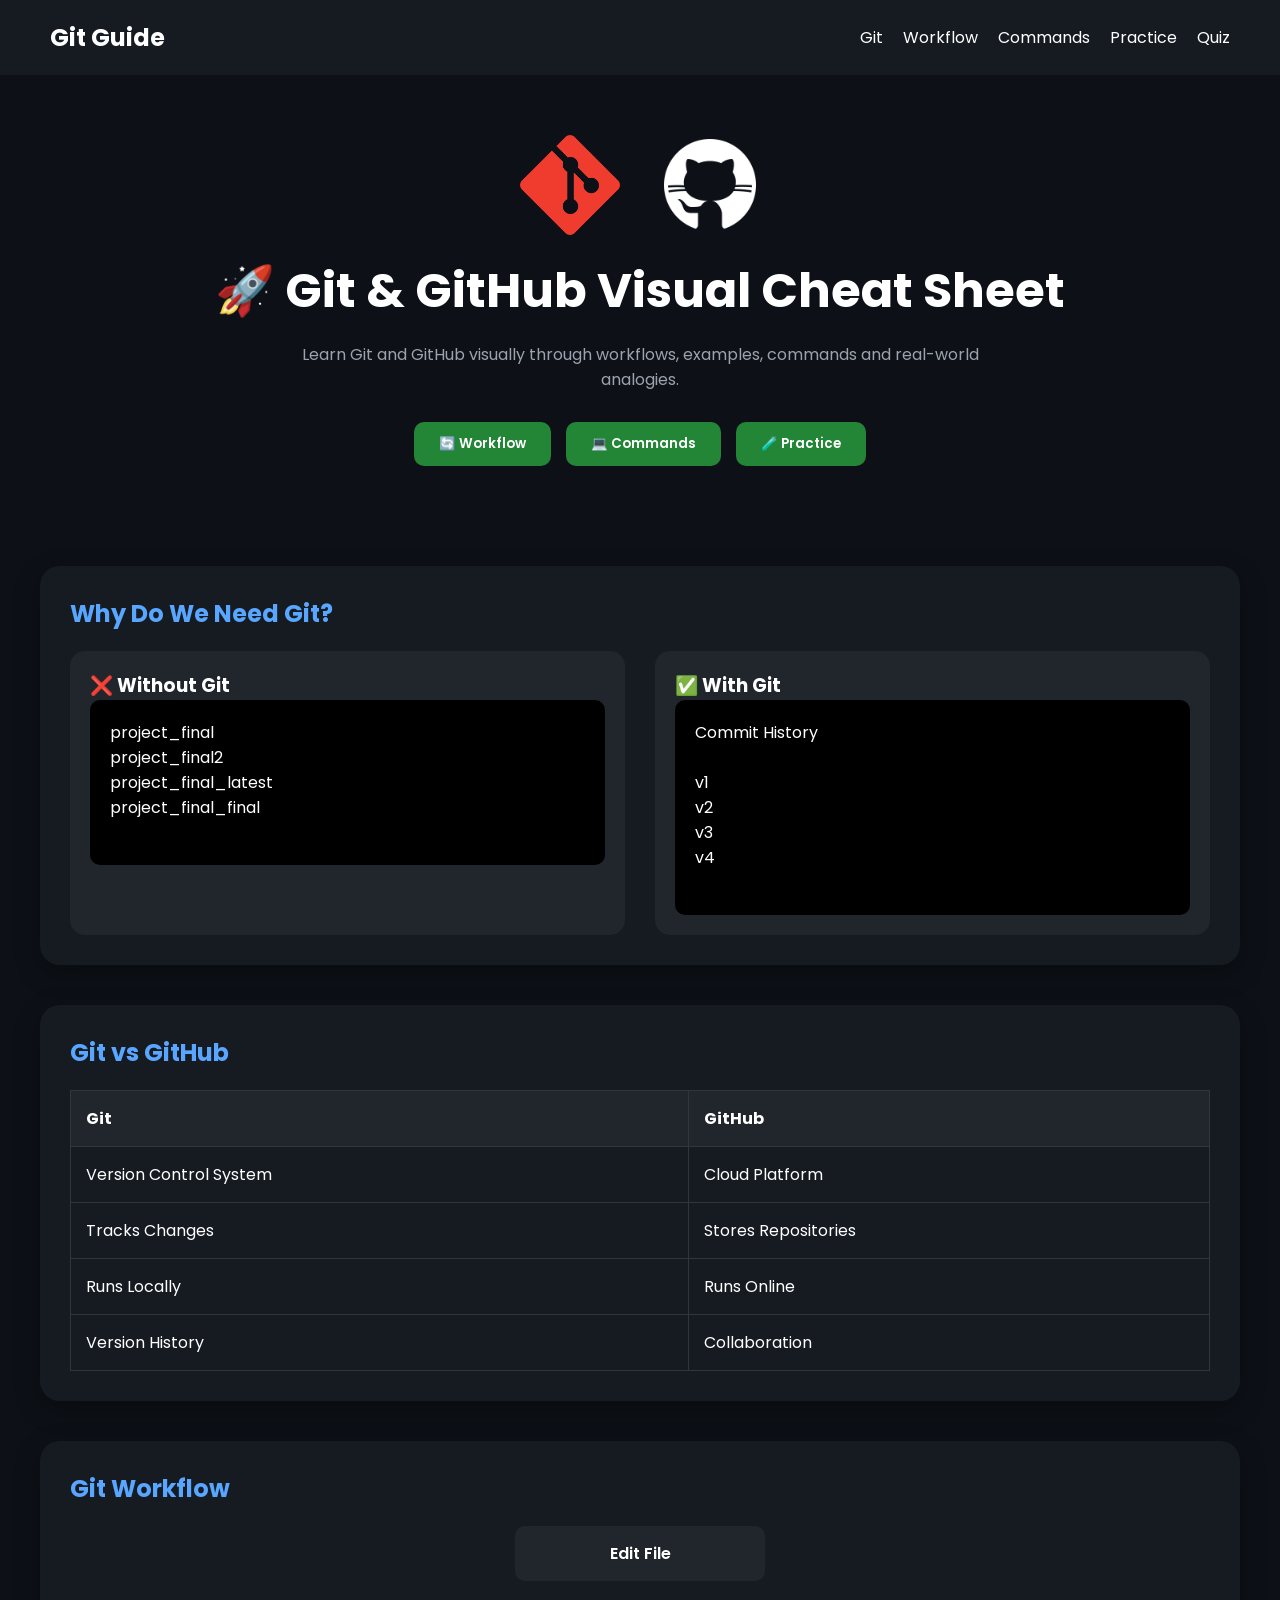
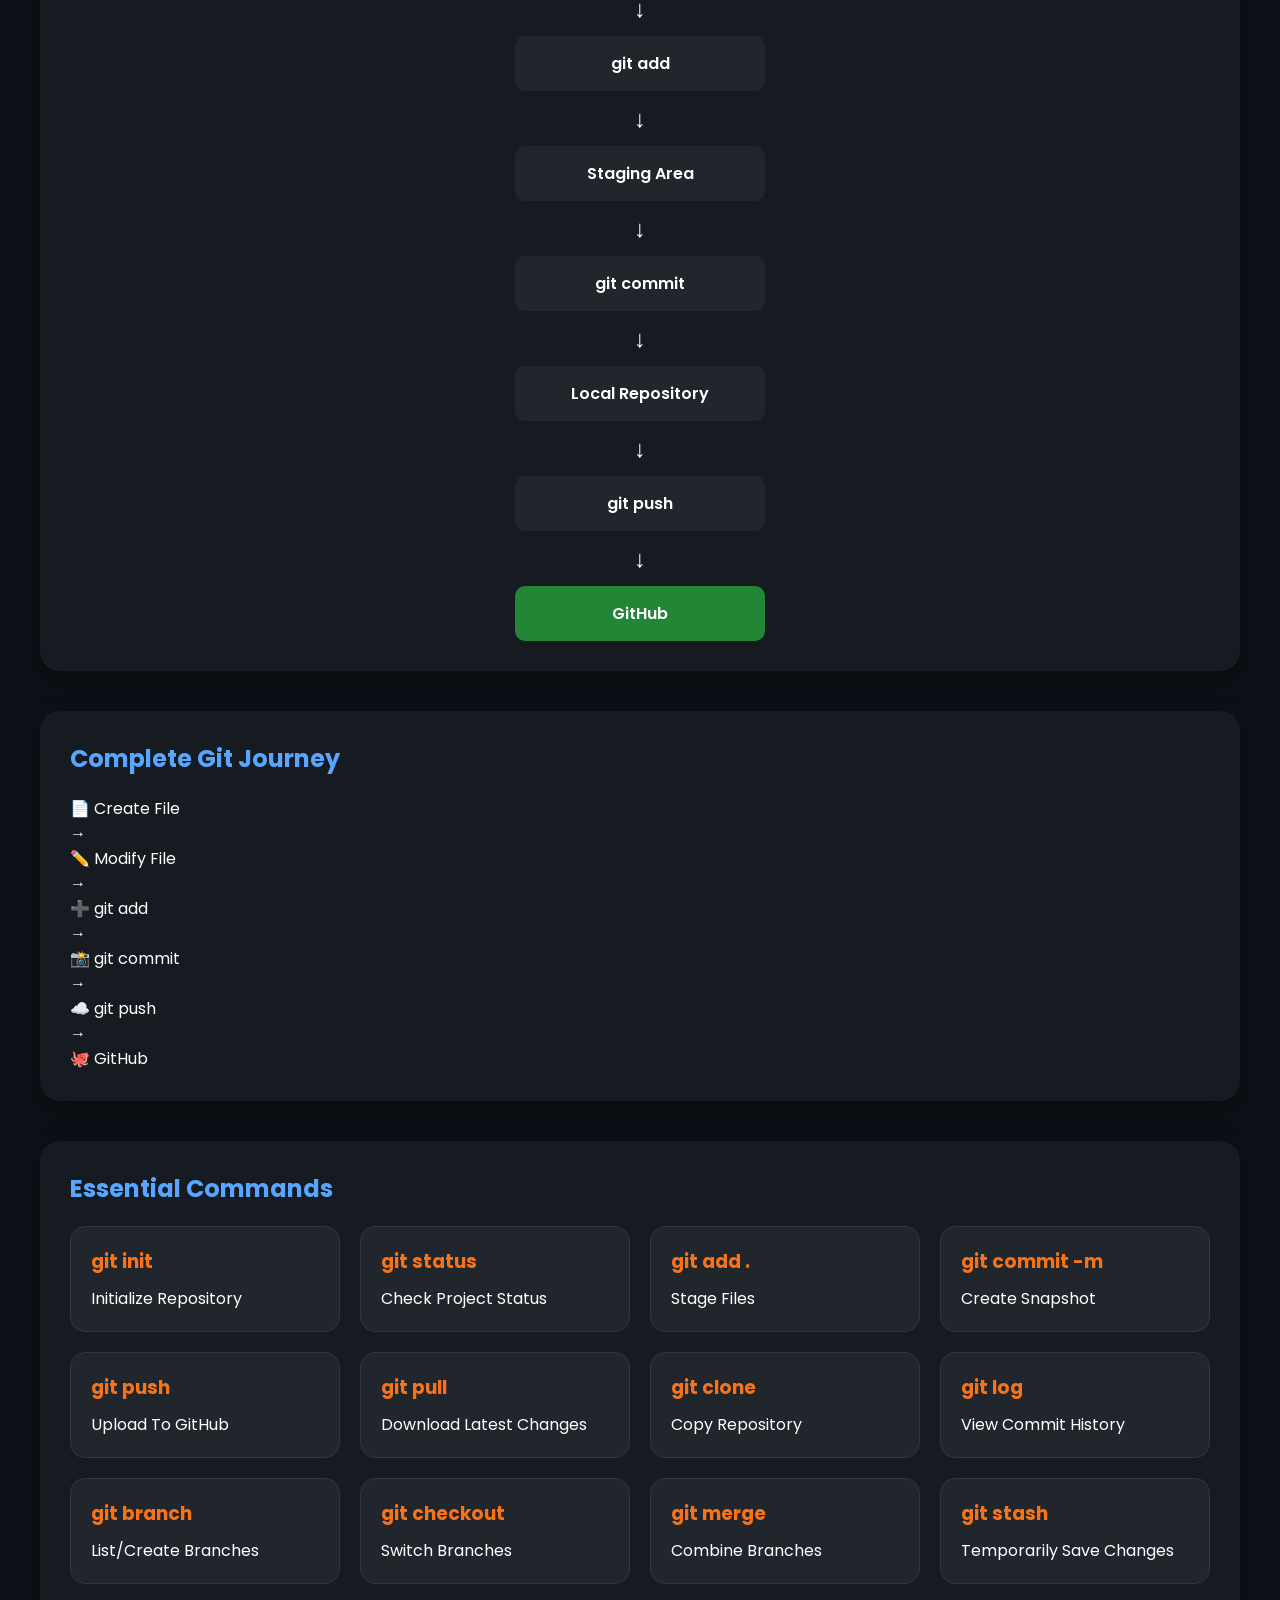
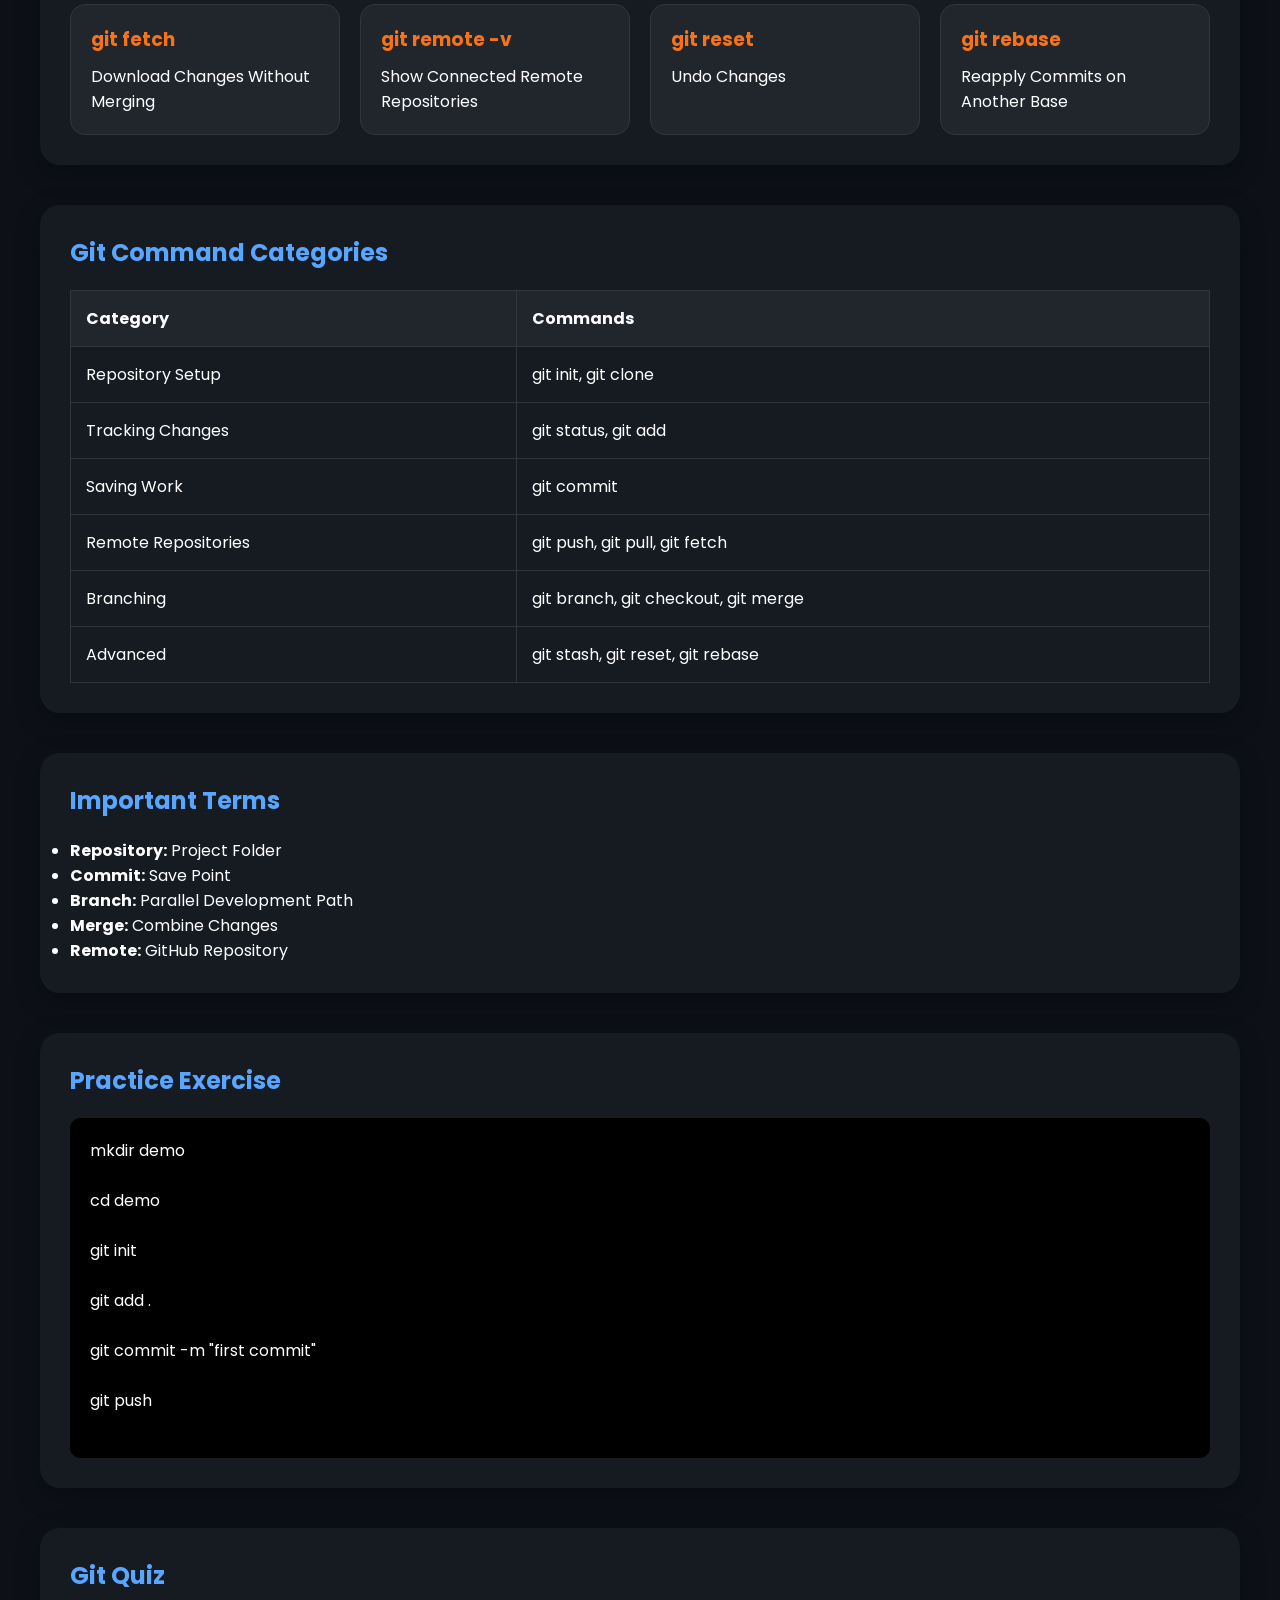
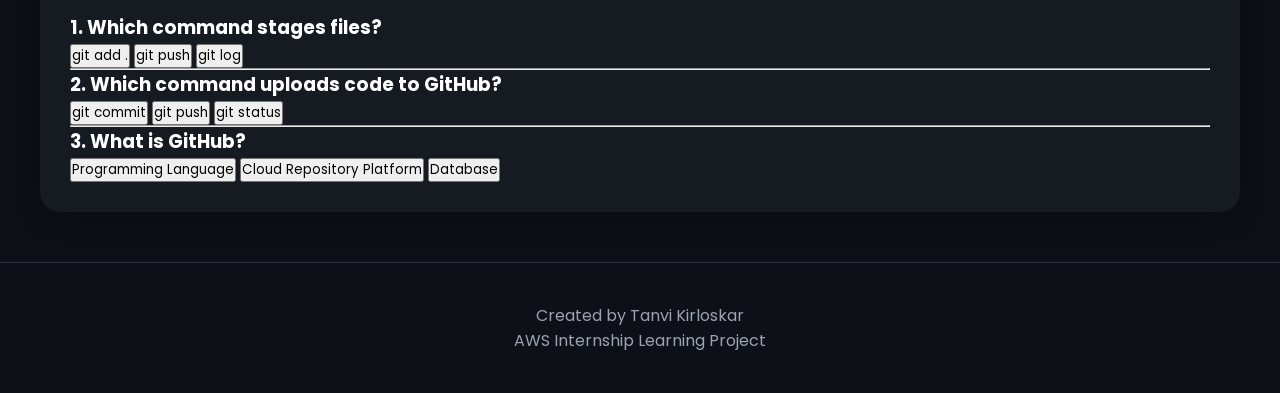
==== index.html @ 89c2174c "Initial commit  - Git learning portal" ====
<!DOCTYPE html>
<html lang="en">

<head>
    <meta charset="UTF-8">
    <meta name="viewport" content="width=device-width, initial-scale=1.0">
    <title>Git & GitHub Visual Guide</title>

    <link rel="stylesheet" href="style.css">

    <link href="https://fonts.googleapis.com/css2?family=Poppins:wght@300;400;500;600;700&display=swap"
        rel="stylesheet">
</head>

<body>

    <nav>
        <h2>Git Guide</h2>

        <ul>
            <li><a href="#git">Git</a></li>
            <li><a href="#workflow">Workflow</a></li>
            <li><a href="#commands">Commands</a></li>
            <li><a href="#practice">Practice</a></li>
            <li><a href="quiz.html">Quiz</a></li>
        </ul>
    </nav>

    <header class="hero">

        <div class="logos">
            <img src="images/git-logo.png" alt="Git">
            <img src="images/github-logo.png" alt="GitHub">
        </div>

        <h1>🚀 Git & GitHub Visual Cheat Sheet</h1>

        <p>
            Learn Git and GitHub visually through workflows,
            examples, commands and real-world analogies.
        </p>

        <div class="hero-buttons">

            <a href="#workflow">
                <button>🔄 Workflow</button>
            </a>

            <a href="#commands">
                <button>💻 Commands</button>
            </a>

            <a href="#practice">
                <button>🧪 Practice</button>
            </a>

        </div>

    </header>

    <section id="git" class="card">

        <h2>Why Do We Need Git?</h2>

        <div class="compare">

            <div class="bad">
                <h3>❌ Without Git</h3>

                <pre>
project_final
project_final2
project_final_latest
project_final_final
                </pre>

            </div>

            <div class="good">
                <h3>✅ With Git</h3>

                <pre>
Commit History

v1
v2
v3
v4
                </pre>

            </div>

        </div>

    </section>

    <section class="card">

        <h2>Git vs GitHub</h2>

        <table>

            <tr>
                <th>Git</th>
                <th>GitHub</th>
            </tr>

            <tr>
                <td>Version Control System</td>
                <td>Cloud Platform</td>
            </tr>

            <tr>
                <td>Tracks Changes</td>
                <td>Stores Repositories</td>
            </tr>

            <tr>
                <td>Runs Locally</td>
                <td>Runs Online</td>
            </tr>

            <tr>
                <td>Version History</td>
                <td>Collaboration</td>
            </tr>

        </table>

    </section>

    <section id="workflow" class="card">

        <h2>Git Workflow</h2>

        <div class="workflow">

            <div class="step">Edit File</div>
            <div class="arrow">↓</div>

            <div class="step">git add</div>
            <div class="arrow">↓</div>

            <div class="step">Staging Area</div>
            <div class="arrow">↓</div>

            <div class="step">git commit</div>
            <div class="arrow">↓</div>

            <div class="step">Local Repository</div>
            <div class="arrow">↓</div>

            <div class="step">git push</div>
            <div class="arrow">↓</div>

            <div class="step github">GitHub</div>

        </div>

    </section>

    <section class="card">

        <h2>Complete Git Journey</h2>

        <div class="journey">

            <div class="journey-step">📄 Create File</div>
            <div class="journey-arrow">→</div>

            <div class="journey-step">✏️ Modify File</div>
            <div class="journey-arrow">→</div>

            <div class="journey-step">➕ git add</div>
            <div class="journey-arrow">→</div>

            <div class="journey-step">📸 git commit</div>
            <div class="journey-arrow">→</div>

            <div class="journey-step">☁️ git push</div>
            <div class="journey-arrow">→</div>

            <div class="journey-step github-step">🐙 GitHub</div>

        </div>

    </section>

    <section id="commands" class="card">

        <h2>Essential Commands</h2>

        <div class="commands">

            <div class="command">
                <h3>git init</h3>
                <p>Initialize Repository</p>
            </div>

            <div class="command">
                <h3>git status</h3>
                <p>Check Project Status</p>
            </div>

            <div class="command">
                <h3>git add .</h3>
                <p>Stage Files</p>
            </div>

            <div class="command">
                <h3>git commit -m</h3>
                <p>Create Snapshot</p>
            </div>

            <div class="command">
                <h3>git push</h3>
                <p>Upload To GitHub</p>
            </div>

            <div class="command">
                <h3>git pull</h3>
                <p>Download Latest Changes</p>
            </div>

            <div class="command">
                <h3>git clone</h3>
                <p>Copy Repository</p>
            </div>

            <div class="command">
                <h3>git log</h3>
                <p>View Commit History</p>
            </div>

            <div class="command">
                <h3>git branch</h3>
                <p>List/Create Branches</p>
            </div>

            <div class="command">
                <h3>git checkout</h3>
                <p>Switch Branches</p>
            </div>

            <div class="command">
                <h3>git merge</h3>
                <p>Combine Branches</p>
            </div>

            <div class="command">
                <h3>git stash</h3>
                <p>Temporarily Save Changes</p>
            </div>

            <div class="command">
                <h3>git fetch</h3>
                <p>Download Changes Without Merging</p>
            </div>

            <div class="command">
                <h3>git remote -v</h3>
                <p>Show Connected Remote Repositories</p>
            </div>

            <div class="command">
                <h3>git reset</h3>
                <p>Undo Changes</p>
            </div>

            <div class="command">
                <h3>git rebase</h3>
                <p>Reapply Commits on Another Base</p>
            </div>

        </div>

    </section>

    <section class="card">

    <h2>Git Command Categories</h2>

    <table>

    <tr>
    <th>Category</th>
    <th>Commands</th>
    </tr>

    <tr>
    <td>Repository Setup</td>
    <td>git init, git clone</td>
    </tr>

    <tr>
    <td>Tracking Changes</td>
    <td>git status, git add</td>
    </tr>

    <tr>
    <td>Saving Work</td>
    <td>git commit</td>
    </tr>

    <tr>
    <td>Remote Repositories</td>
    <td>git push, git pull, git fetch</td>
    </tr>

    <tr>
    <td>Branching</td>
    <td>git branch, git checkout, git merge</td>
    </tr>

    <tr>
    <td>Advanced</td>
    <td>git stash, git reset, git rebase</td>
    </tr>

    </table>

    </section>

    <section class="card">

        <h2>Important Terms</h2>

        <ul>
            <li><b>Repository:</b> Project Folder</li>
            <li><b>Commit:</b> Save Point</li>
            <li><b>Branch:</b> Parallel Development Path</li>
            <li><b>Merge:</b> Combine Changes</li>
            <li><b>Remote:</b> GitHub Repository</li>
        </ul>

    </section>

    <section id="practice" class="card">

        <h2>Practice Exercise</h2>

        <pre>
mkdir demo

cd demo

git init

git add .

git commit -m "first commit"

git push
        </pre>

    </section>

    <section class="card">

        <h2>Git Quiz</h2>

        <div class="question">

            <h3>1. Which command stages files?</h3>

            <button onclick="checkAnswer(this,true)">git add .</button>
            <button onclick="checkAnswer(this,false)">git push</button>
            <button onclick="checkAnswer(this,false)">git log</button>

        </div>

        <hr>

        <div class="question">

            <h3>2. Which command uploads code to GitHub?</h3>

            <button onclick="checkAnswer(this,false)">git commit</button>
            <button onclick="checkAnswer(this,true)">git push</button>
            <button onclick="checkAnswer(this,false)">git status</button>

        </div>

        <hr>

        <div class="question">

            <h3>3. What is GitHub?</h3>

            <button onclick="checkAnswer(this,false)">Programming Language</button>
            <button onclick="checkAnswer(this,true)">Cloud Repository Platform</button>
            <button onclick="checkAnswer(this,false)">Database</button>

        </div>

    </section>

    <footer>
        <p>Created by Tanvi Kirloskar</p>
        <p>AWS Internship Learning Project</p>
    </footer>

    <script src="script.js"></script>

</body>

</html>
---- style.css ----
*{
margin:0;
padding:0;
box-sizing:border-box;
font-family:'Poppins',sans-serif;
scroll-behavior:smooth;
}

body{
background:#0d1117;
color:white;
}

nav{
display:flex;
justify-content:space-between;
align-items:center;
padding:20px 50px;
background:#161b22;
position:sticky;
top:0;
}

nav ul{
display:flex;
gap:20px;
list-style:none;
}

nav a{
color:white;
text-decoration:none;
}

.hero{
text-align:center;
padding:60px 20px;
}

.hero h1{
font-size:3rem;
margin-top:20px;
}

.hero p{
margin-top:15px;
color:#9ca3af;
max-width:700px;
margin-left:auto;
margin-right:auto;
}

.logos{
display:flex;
justify-content:center;
gap:40px;
}

.logos img{
width:100px;
height:100px;
object-fit:contain;
}
.card{
max-width:1200px;
margin:40px auto;
background:#161b22;
padding:30px;
border-radius:20px;
}

.card h2{
margin-bottom:20px;
color:#58a6ff;
}

.compare{
display:grid;
grid-template-columns:1fr 1fr;
gap:30px;
}

.bad,
.good{
padding:20px;
border-radius:15px;
background:#21262d;
}

table{
width:100%;
border-collapse:collapse;
}

table th,
table td{
border:1px solid #30363d;
padding:15px;
text-align:left;
}

table th{
background:#21262d;
}

.workflow{
display:flex;
flex-direction:column;
align-items:center;
gap:10px;
}

.step{
background:#21262d;
padding:15px 30px;
border-radius:12px;
width:250px;
text-align:center;
font-weight:600;
transition:0.3s;
}

.step:hover{
transform:scale(1.05);
}

.github{
background:#238636;
}

.arrow{
font-size:24px;
}

.commands{
display:grid;
grid-template-columns:repeat(auto-fit,minmax(250px,1fr));
gap:20px;
}

.command{
background:#21262d;
padding:20px;
border-radius:15px;
transition:0.3s;
border:1px solid #30363d;
}

.command:hover{
transform:translateY(-5px);
border-color:#58a6ff;
}

.command h3{
color:#f97316;
margin-bottom:10px;
}

pre{
background:black;
padding:20px;
border-radius:10px;
overflow:auto;
}

footer{
margin-top:50px;
text-align:center;
padding:40px;
color:#9ca3af;
border-top:1px solid #30363d;
}

@media(max-width:768px){

.compare{
grid-template-columns:1fr;
}

nav{
flex-direction:column;
gap:15px;
}
nav a{
color:white;
text-decoration:none;
transition:0.3s;
}

nav a:hover{
color:#58a6ff;
}

.hero h1{
font-size:3rem;
margin-top:20px;
background:linear-gradient(
90deg,
#58a6ff,
#22c55e,
#f97316
);
-webkit-background-clip:text;
-webkit-text-fill-color:transparent;
}

}

*{
margin:0;
padding:0;
box-sizing:border-box;
font-family:'Poppins',sans-serif;
scroll-behavior:smooth;
}

body{
background:#0d1117;
color:white;
}

nav{
display:flex;
justify-content:space-between;
align-items:center;
padding:20px 50px;
background:#161b22;
position:sticky;
top:0;
}

nav ul{
display:flex;
gap:20px;
list-style:none;
}

nav a{
color:white;
text-decoration:none;
}

.hero{
text-align:center;
padding:60px 20px;
}

.hero h1{
font-size:3rem;
margin-top:20px;
}

.hero p{
margin-top:15px;
color:#9ca3af;
max-width:700px;
margin-left:auto;
margin-right:auto;
}

.logos{
display:flex;
justify-content:center;
gap:40px;
}

.logos img{
width:100px;
height:100px;
object-fit:contain;
}
.card{
max-width:1200px;
margin:40px auto;
background:#161b22;
padding:30px;
border-radius:20px;
}

.card h2{
margin-bottom:20px;
color:#58a6ff;
}

.compare{
display:grid;
grid-template-columns:1fr 1fr;
gap:30px;
}

.bad,
.good{
padding:20px;
border-radius:15px;
background:#21262d;
}

table{
width:100%;
border-collapse:collapse;
}

table th,
table td{
border:1px solid #30363d;
padding:15px;
text-align:left;
}

table th{
background:#21262d;
}

.workflow{
display:flex;
flex-direction:column;
align-items:center;
gap:10px;
}

.step{
background:#21262d;
padding:15px 30px;
border-radius:10px;
width:250px;
text-align:center;
}

.github{
background:#238636;
}

.arrow{
font-size:24px;
}

.commands{
display:grid;
grid-template-columns:repeat(auto-fit,minmax(250px,1fr));
gap:20px;
}

.command{
background:#21262d;
padding:20px;
border-radius:15px;
transition:0.3s;
}

.command:hover{
transform:translateY(-5px);
}

.command h3{
color:#f97316;
margin-bottom:10px;
}

pre{
background:black;
padding:20px;
border-radius:10px;
overflow:auto;
}

footer{
text-align:center;
padding:40px;
color:#9ca3af;
}

@media(max-width:768px){

.compare{
grid-template-columns:1fr;
}

nav{
flex-direction:column;
gap:15px;
}

.hero h1{
font-size:2rem;
}

}

.hero-buttons{
margin-top:30px;
display:flex;
justify-content:center;
gap:15px;
flex-wrap:wrap;
}

.hero-buttons button{
padding:12px 25px;
border:none;
border-radius:10px;
background:#238636;
color:white;
font-weight:600;
cursor:pointer;
transition:0.3s;
}

.hero-buttons button:hover{
transform:translateY(-3px);
background:#2ea043;
}

.card{
box-shadow:0 8px 25px rgba(0,0,0,0.35);
transition:0.3s;
}

.card:hover{
transform:translateY(-3px);
}

::-webkit-scrollbar{
width:10px;
}

::-webkit-scrollbar-track{
background:#161b22;
}

::-webkit-scrollbar-thumb{
background:#58a6ff;
border-radius:10px;
}

.quiz-btn{
display:block;
width:100%;
margin-top:10px;
padding:15px;
border:none;
border-radius:10px;
background:#21262d;
color:white;
cursor:pointer;
font-size:16px;
transition:0.3s;
}

.quiz-btn:hover{
background:#30363d;
}

#nextBtn{
padding:12px 25px;
border:none;
border-radius:10px;
background:#58a6ff;
color:white;
cursor:pointer;
font-weight:600;
}

.progress{
height:20px;
background:#30363d;
border-radius:20px;
overflow:hidden;
}

.progress-fill{
height:100%;
width:0%;
background:#238636;
transition:0.3s;
}
.score-box{
text-align:center;
font-size:2rem;
font-weight:bold;
}
.result{
font-size:2rem;
text-align:center;
margin-top:20px;
}
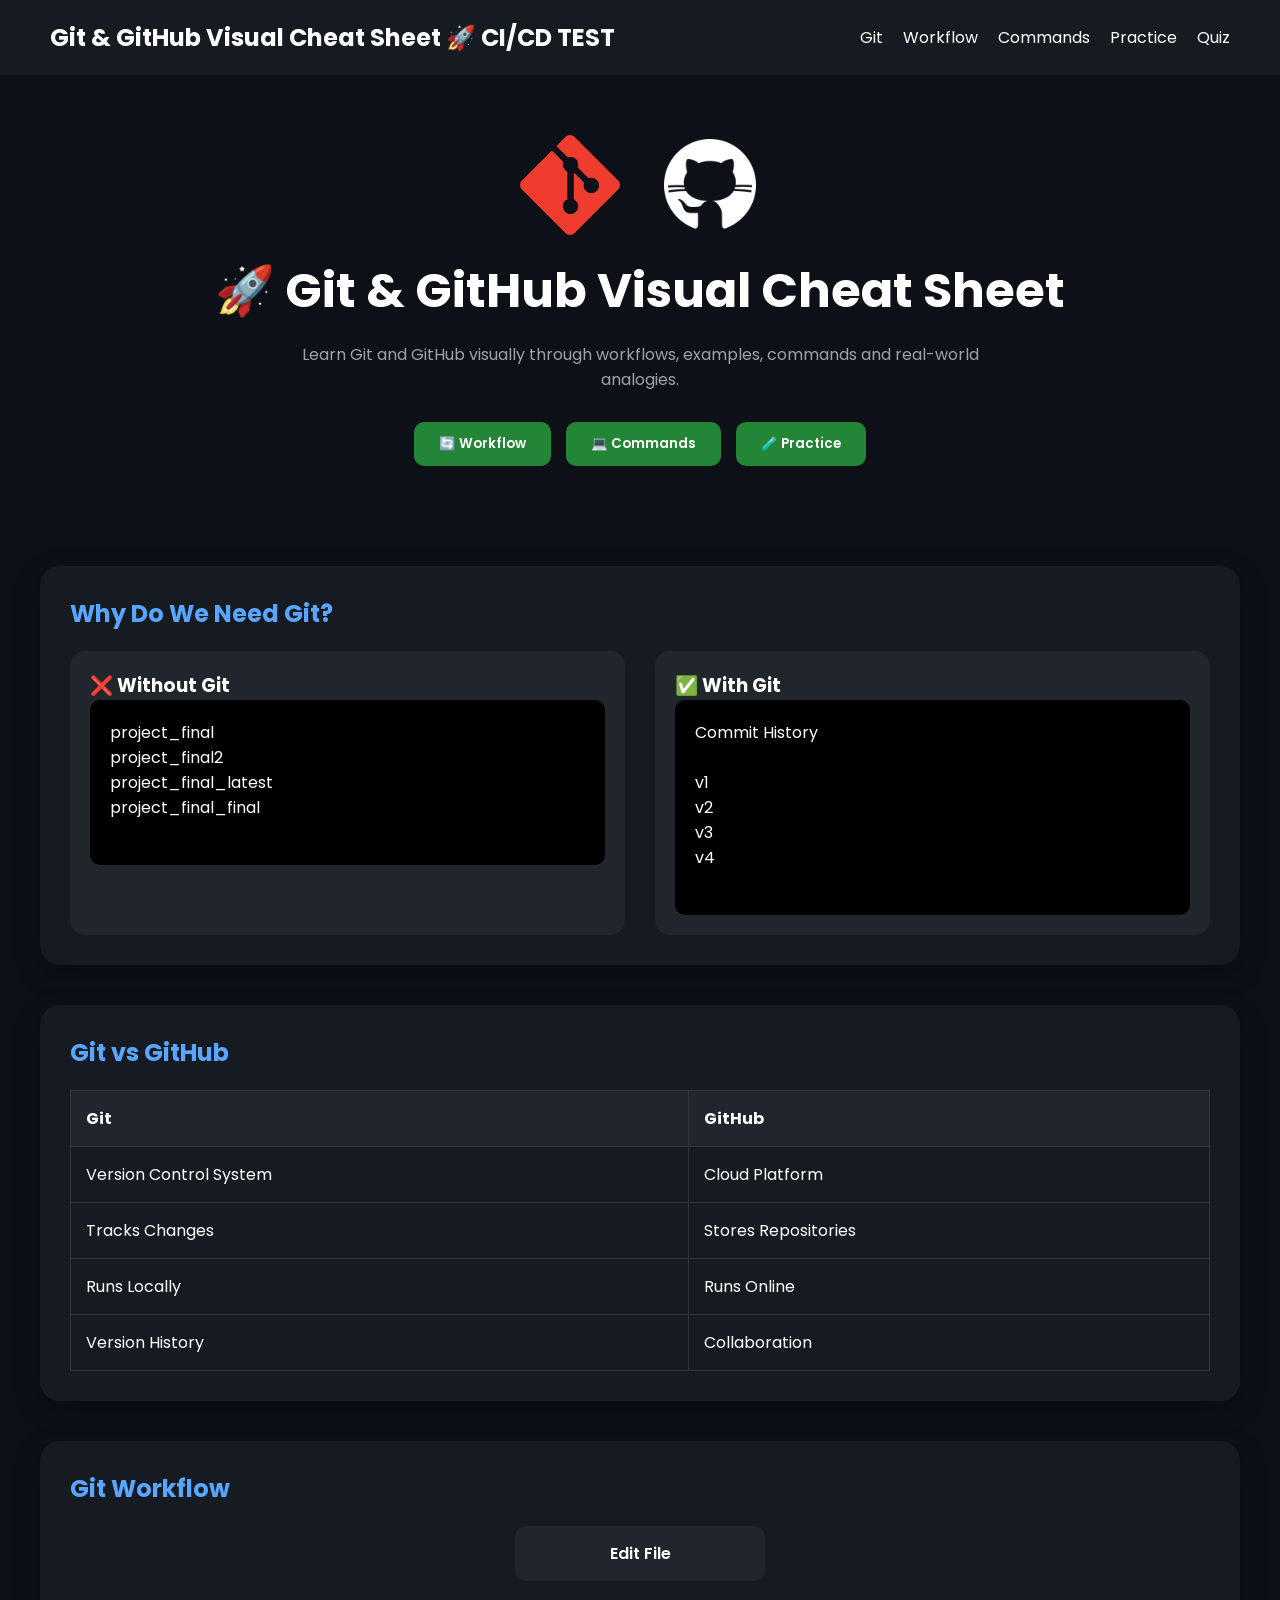
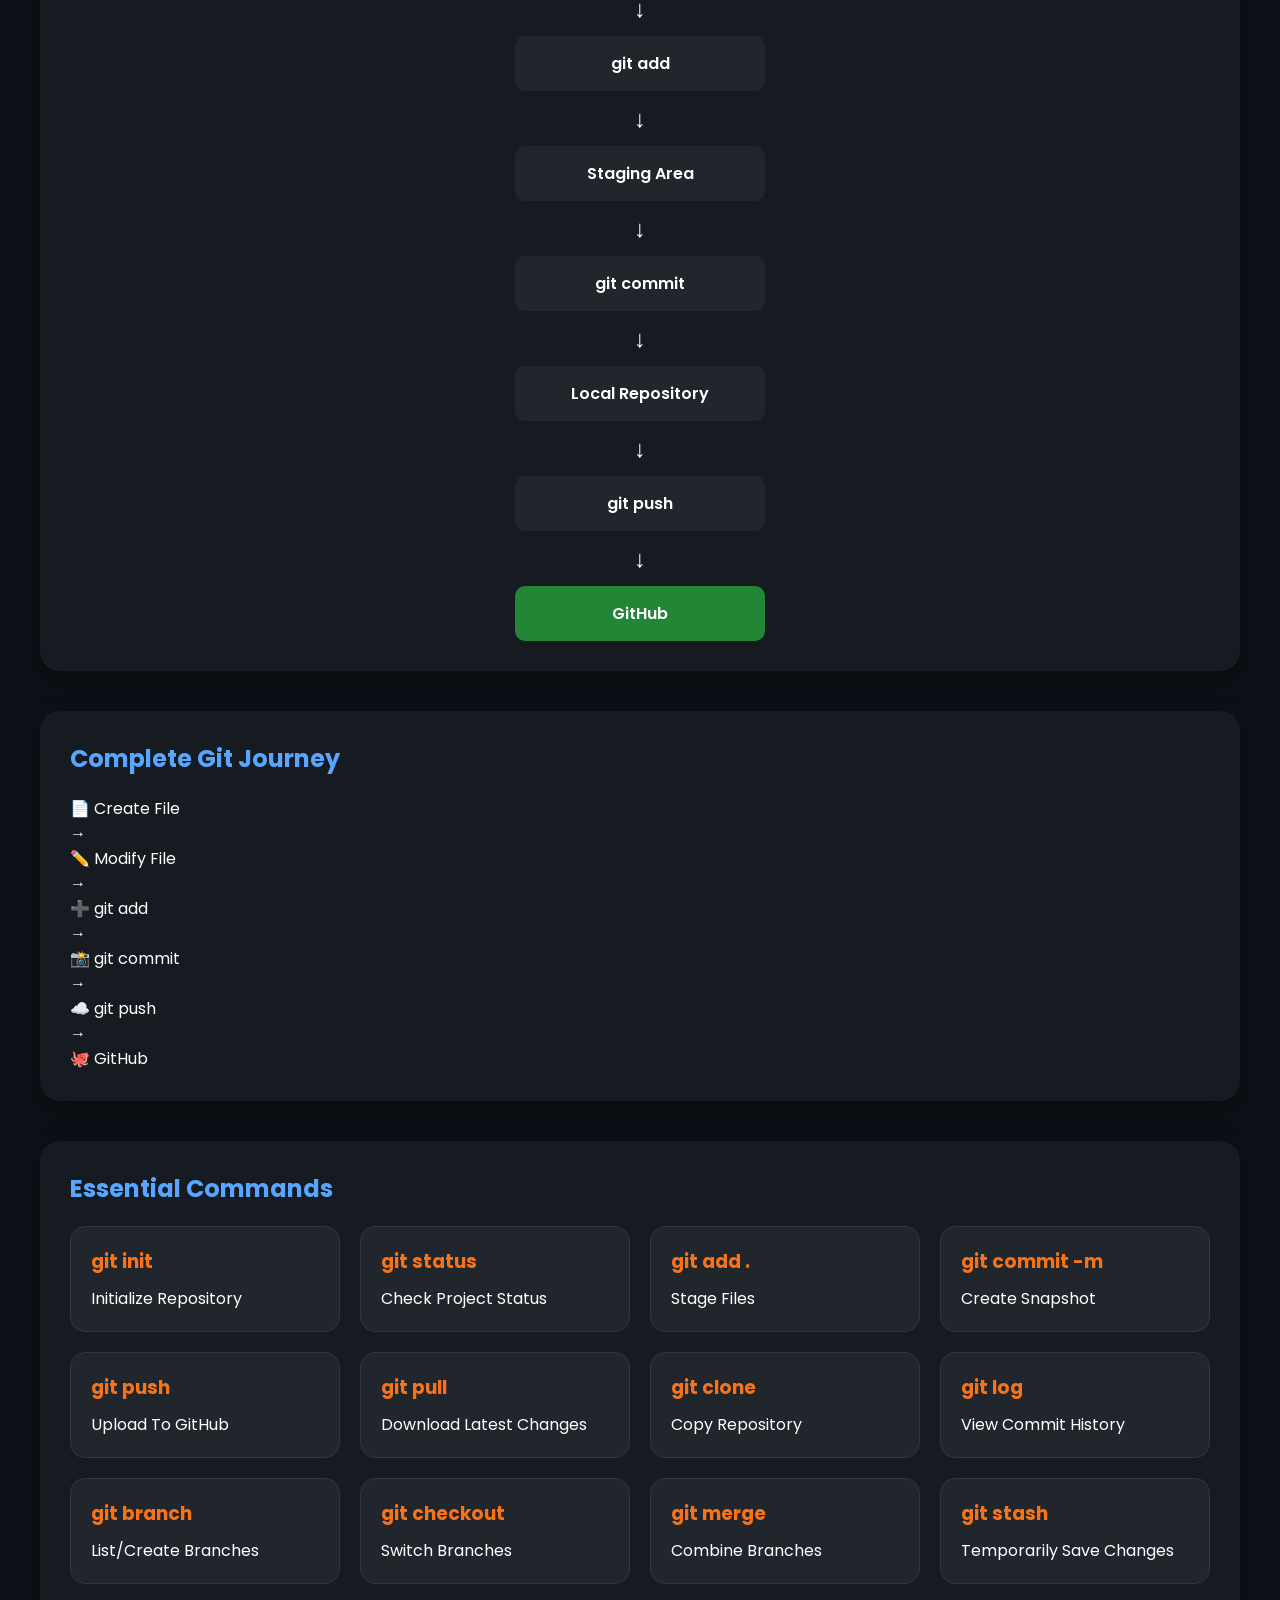
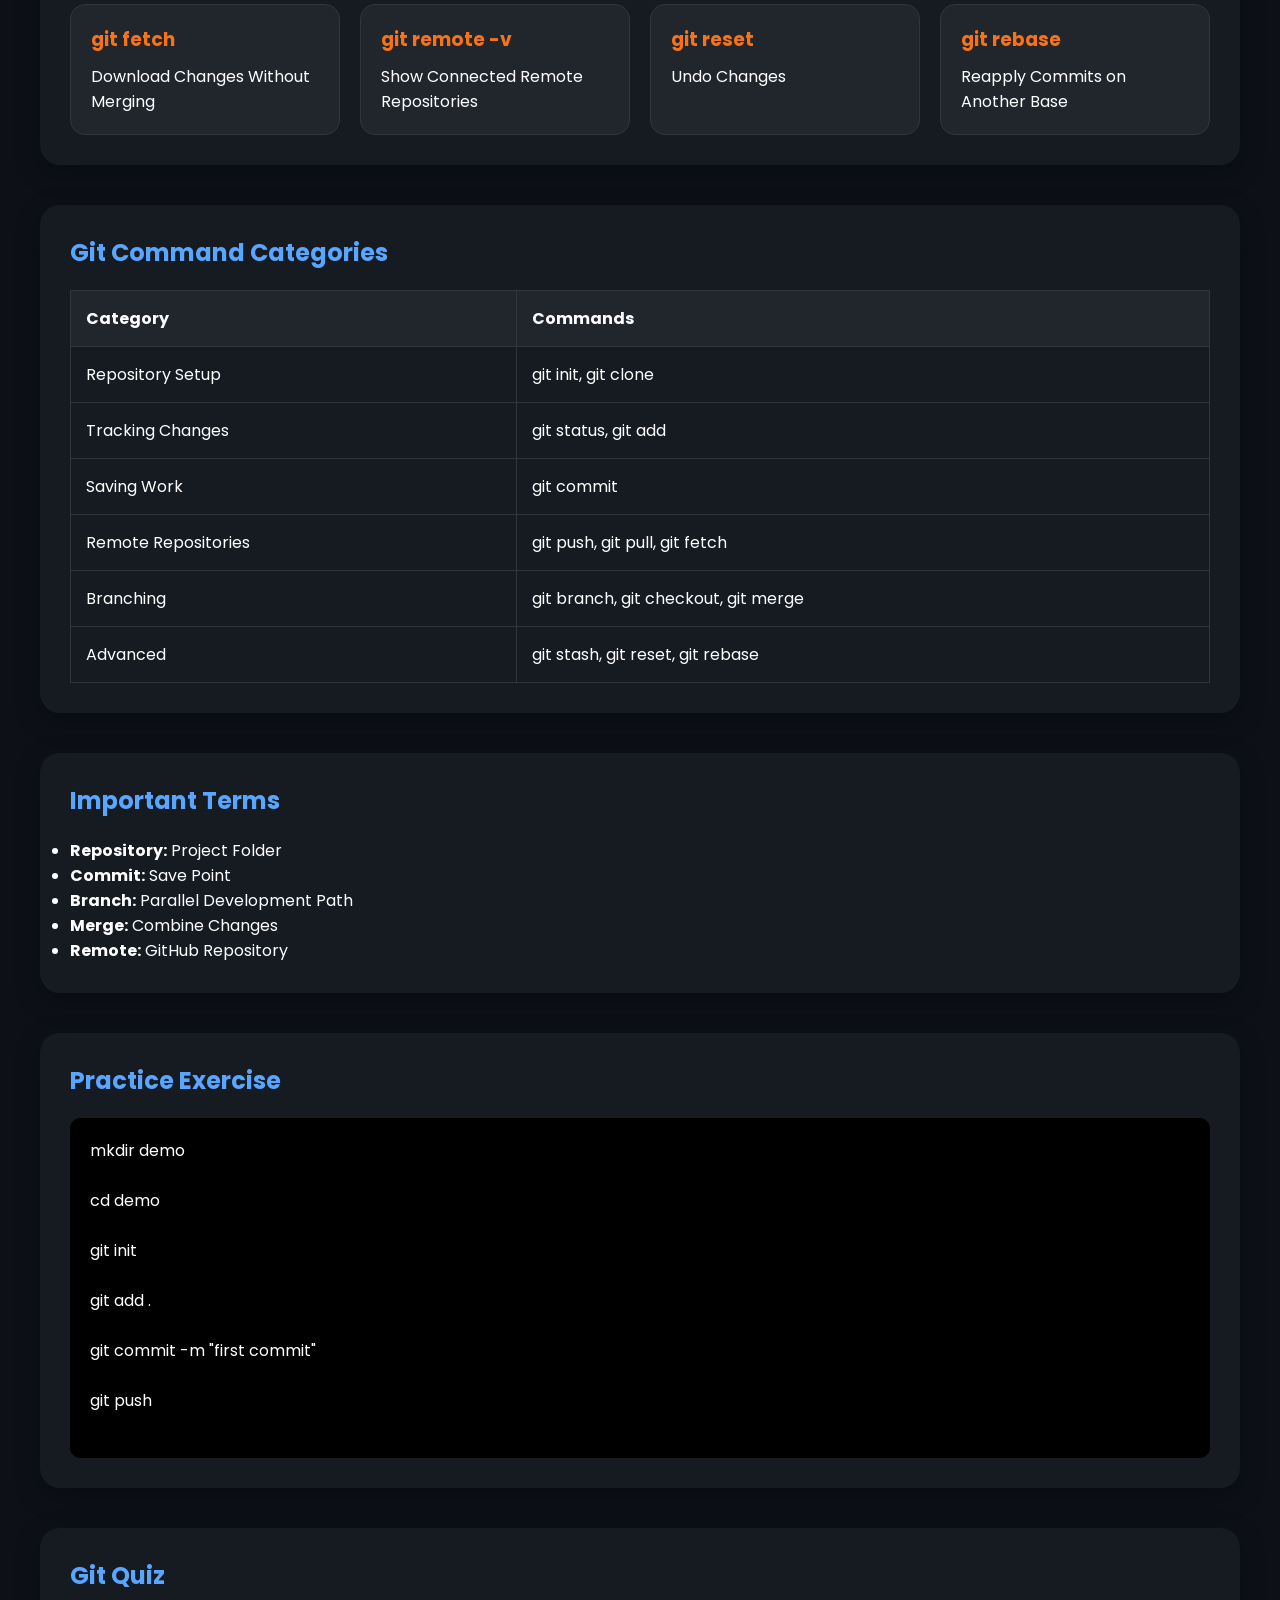
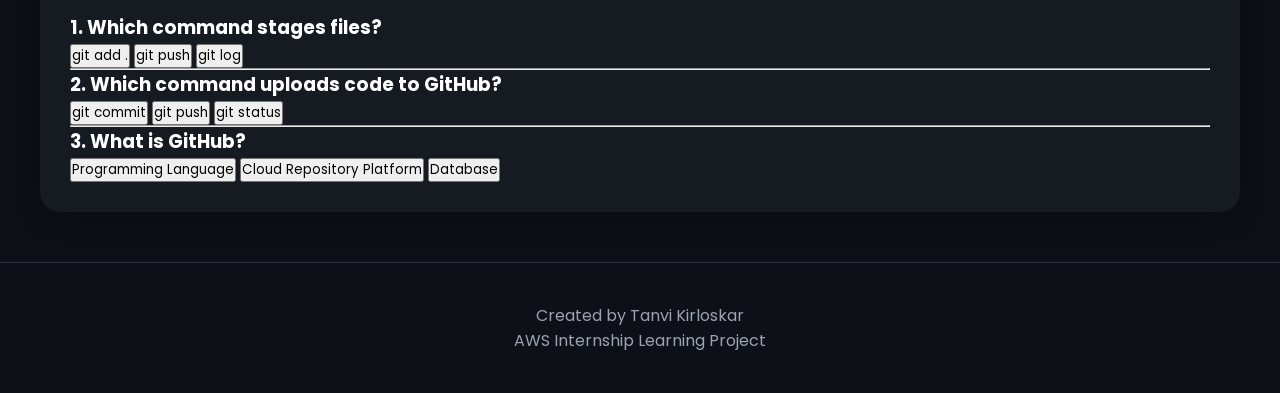
==== commit 2b26d26b: "Testing  CI/CD pipeline" ====
--- a/index.html
+++ b/index.html
@@ -15,7 +15,7 @@
 <body>
 
     <nav>
-        <h2>Git Guide</h2>
+        <h2>Git & GitHub Visual Cheat Sheet 🚀 CI/CD TEST</h2>
 
         <ul>
             <li><a href="#git">Git</a></li>
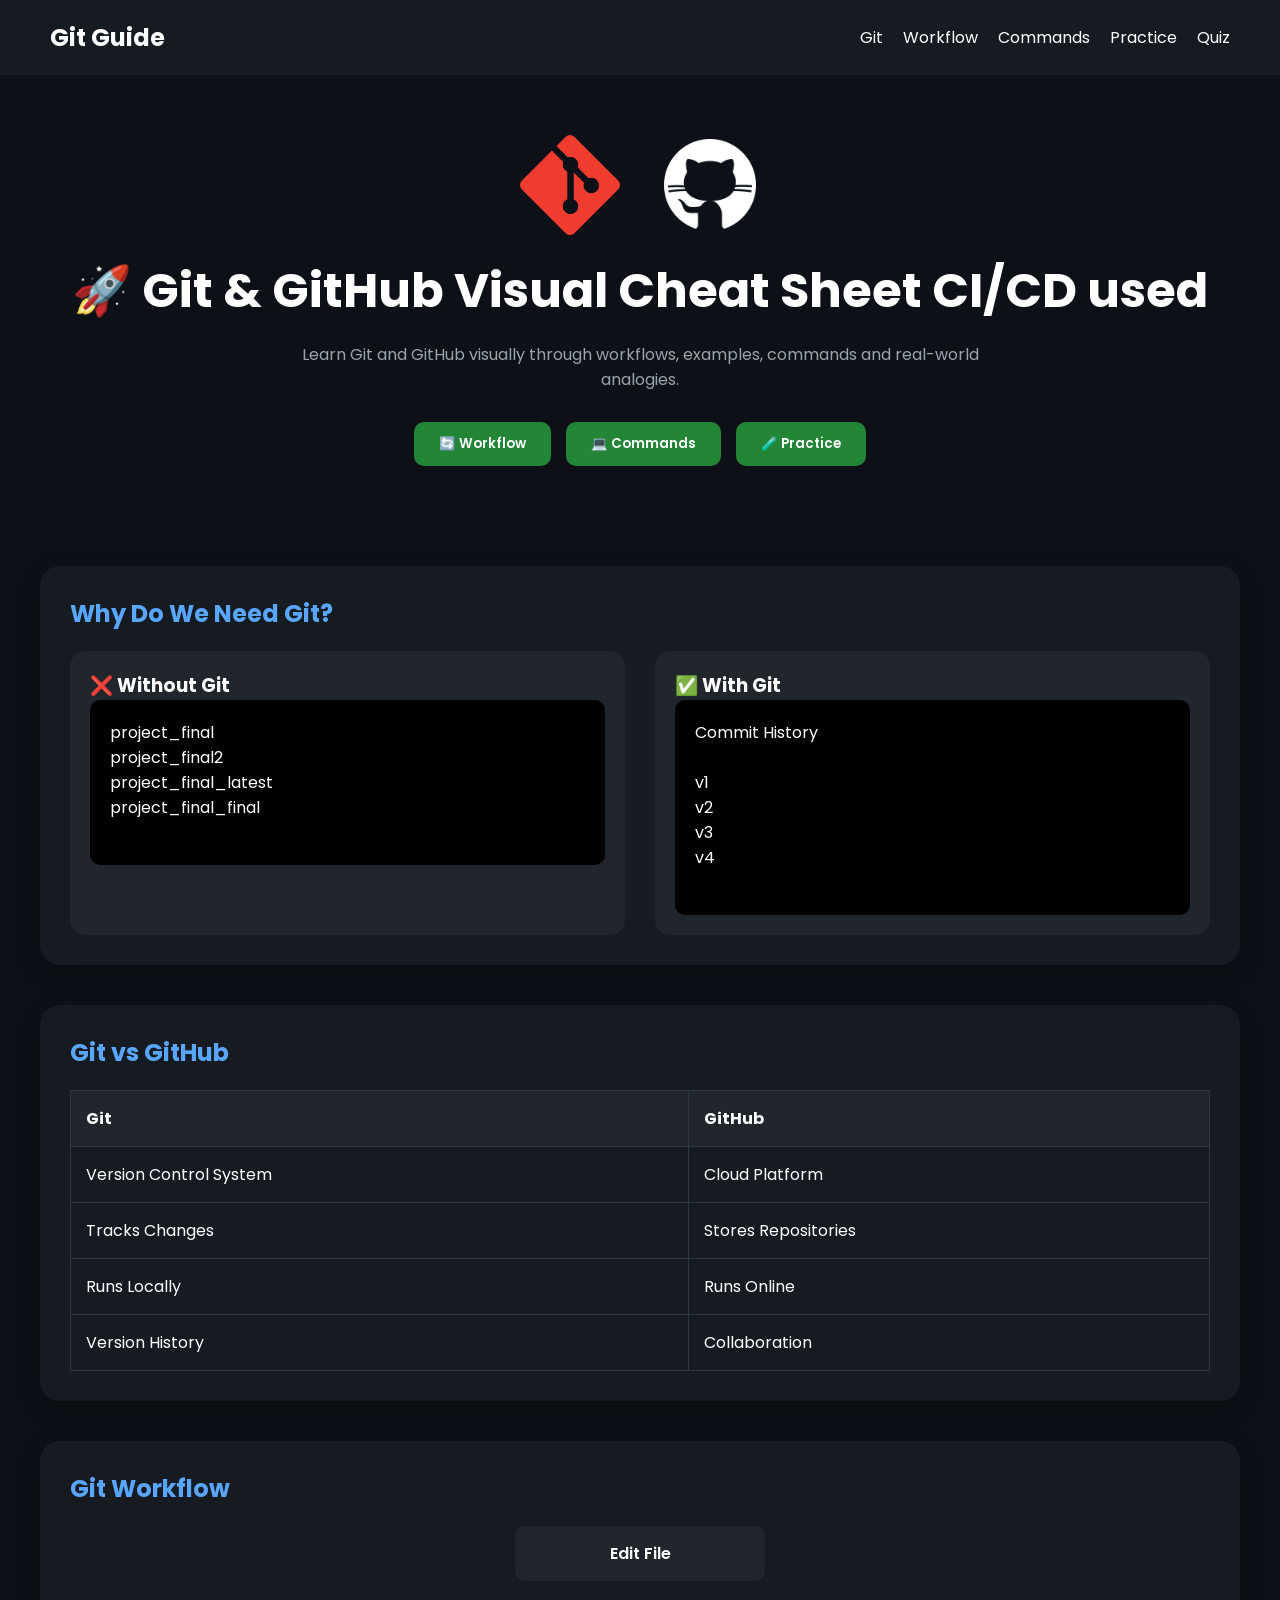
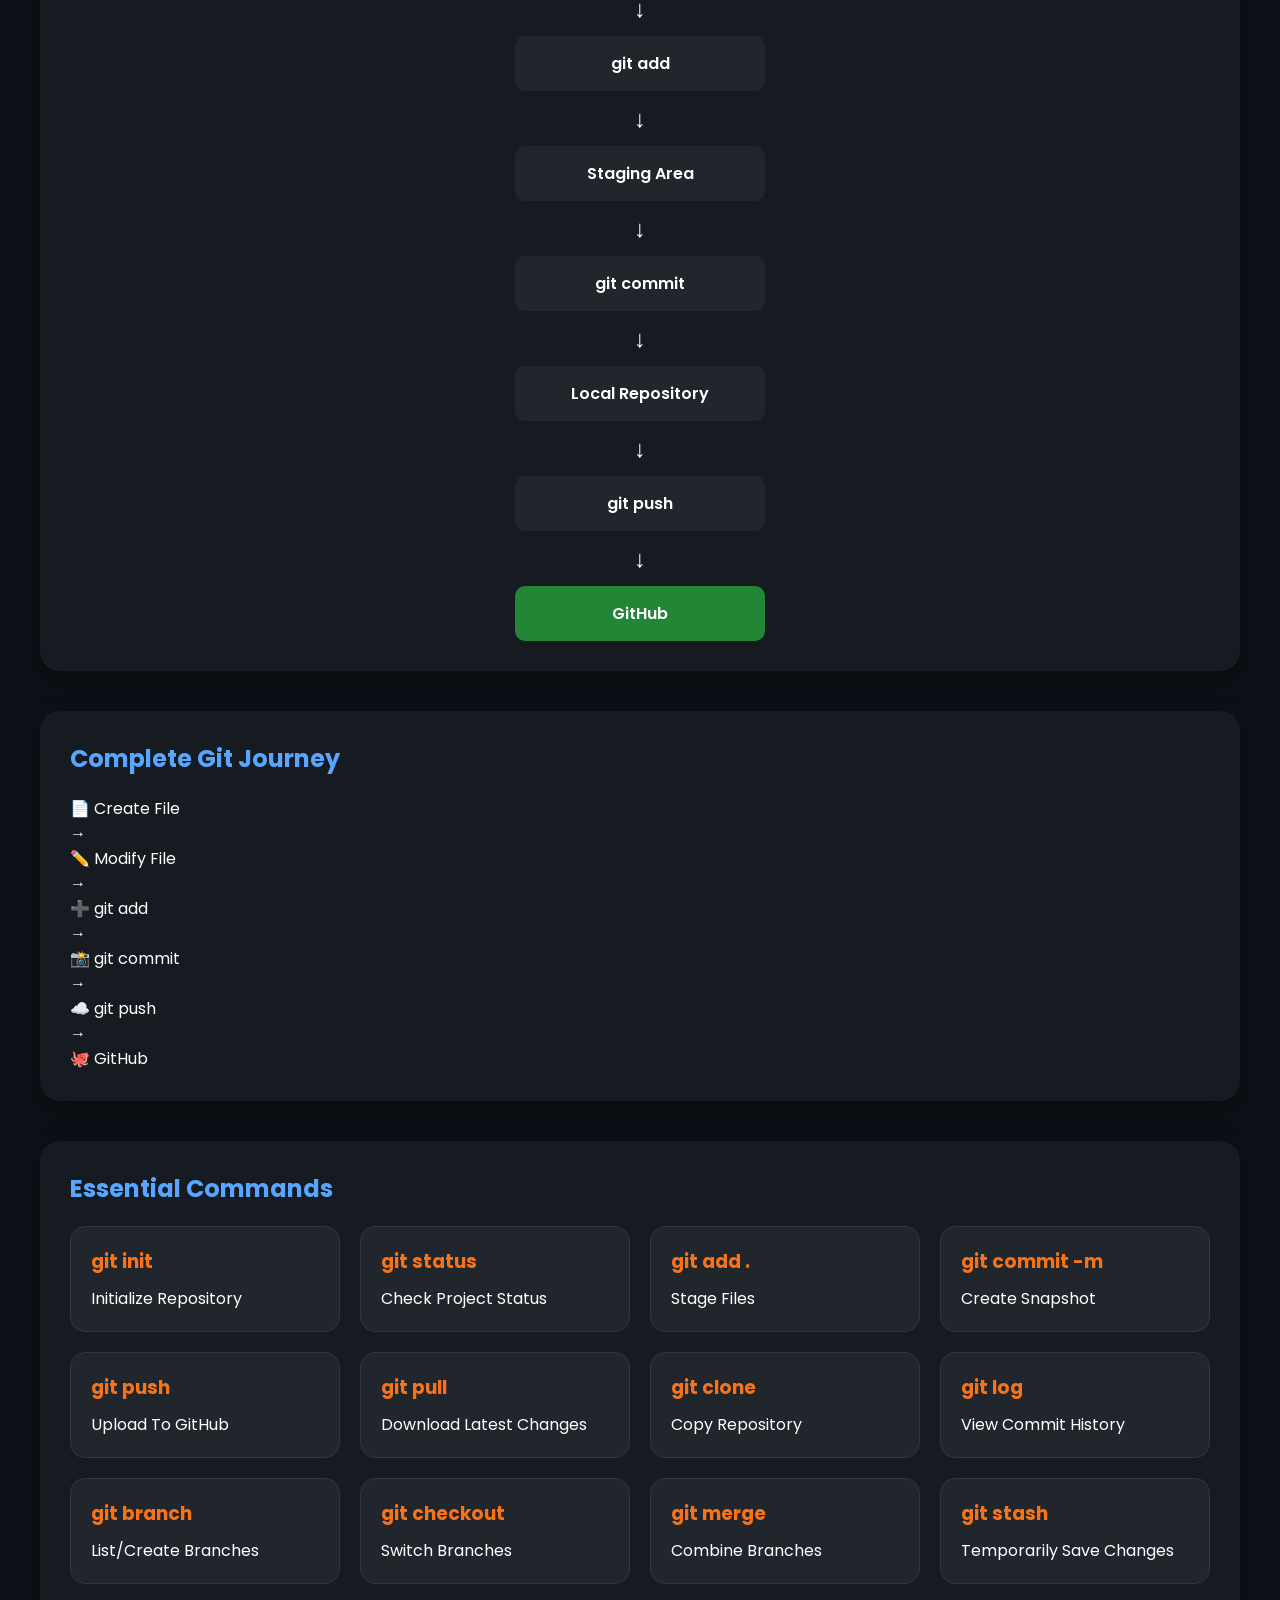
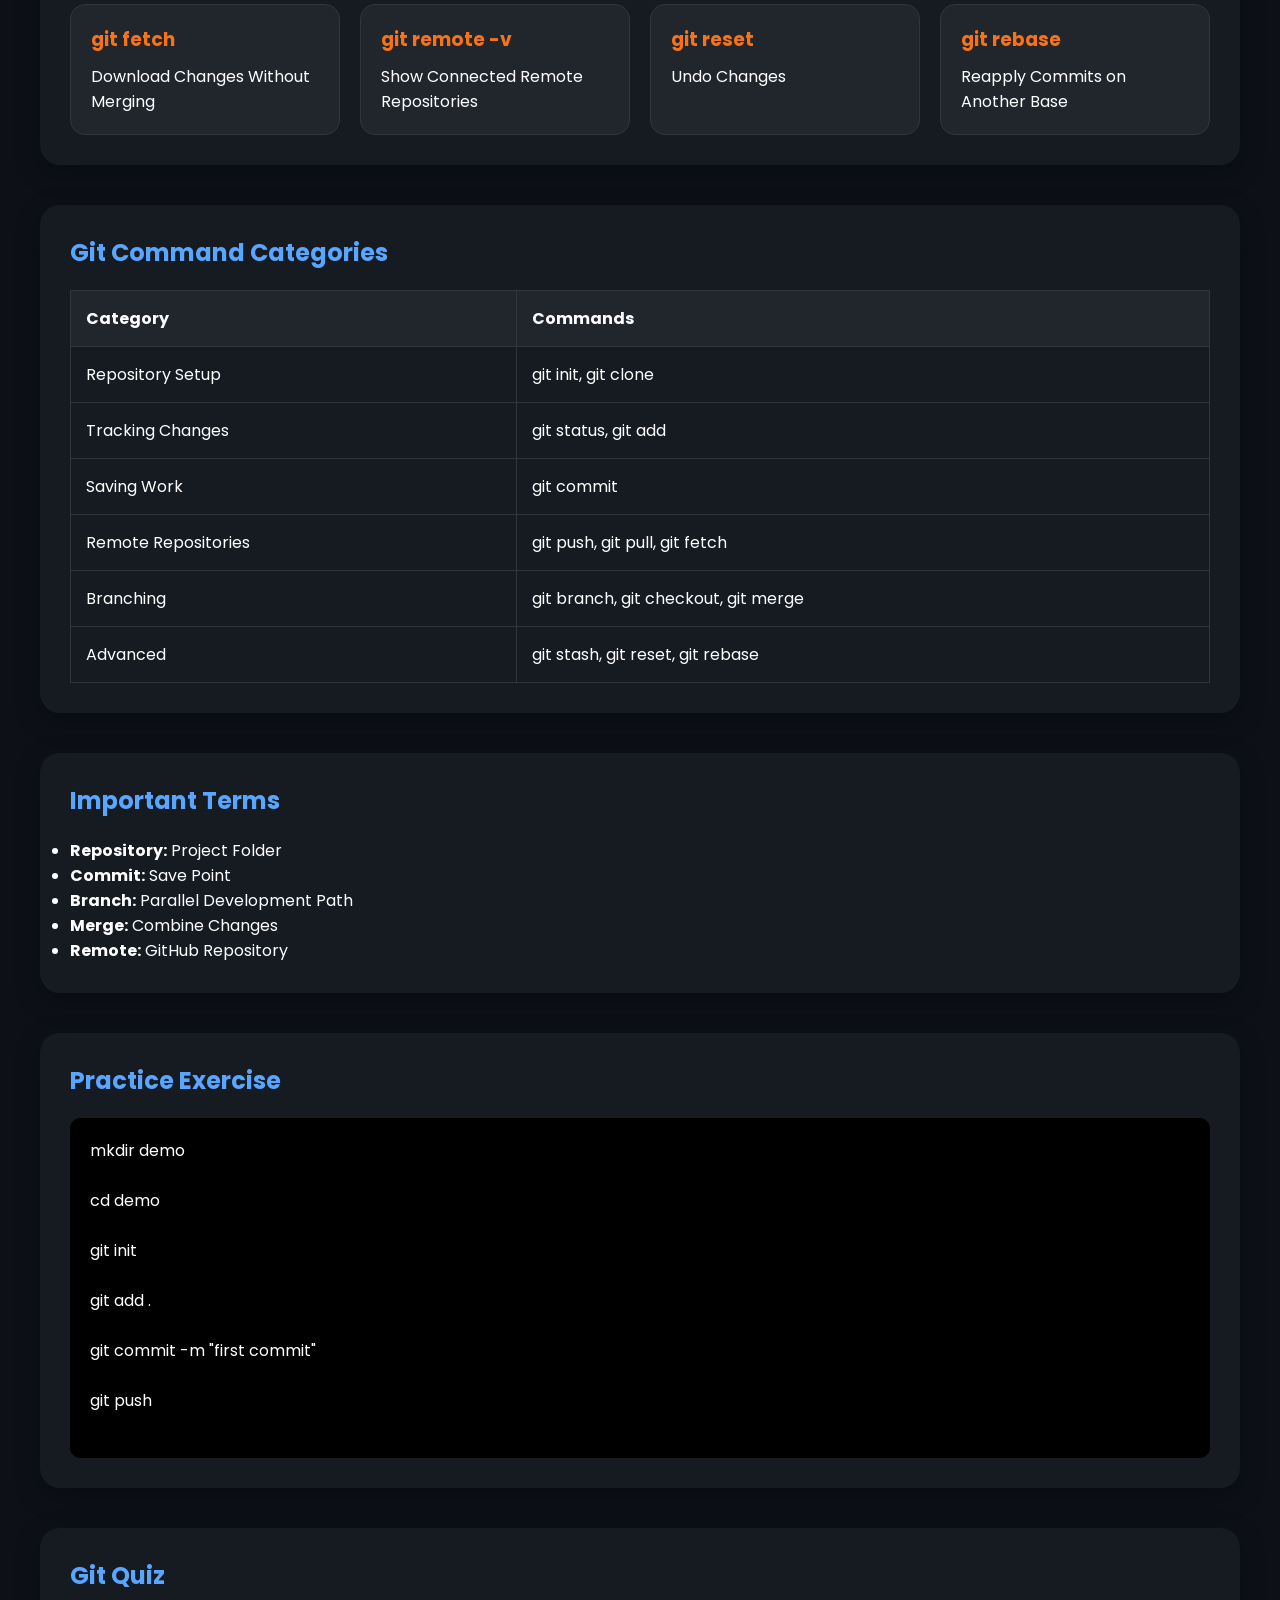
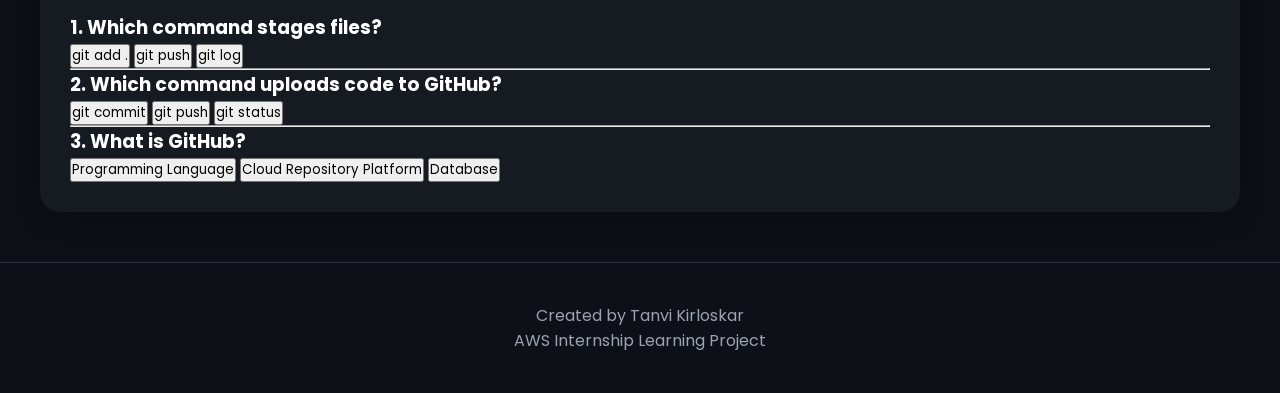
==== commit 32328259: "Test 2 for  CI/CD pipeline" ====
--- a/index.html
+++ b/index.html
@@ -15,7 +15,7 @@
 <body>
 
     <nav>
-        <h2>Git & GitHub Visual Cheat Sheet 🚀 CI/CD TEST</h2>
+        <h2>Git Guide</h2>
 
         <ul>
             <li><a href="#git">Git</a></li>
@@ -33,7 +33,7 @@
             <img src="images/github-logo.png" alt="GitHub">
         </div>
 
-        <h1>🚀 Git & GitHub Visual Cheat Sheet</h1>
+        <h1>🚀 Git & GitHub Visual Cheat Sheet CI/CD used</h1>
 
         <p>
             Learn Git and GitHub visually through workflows,
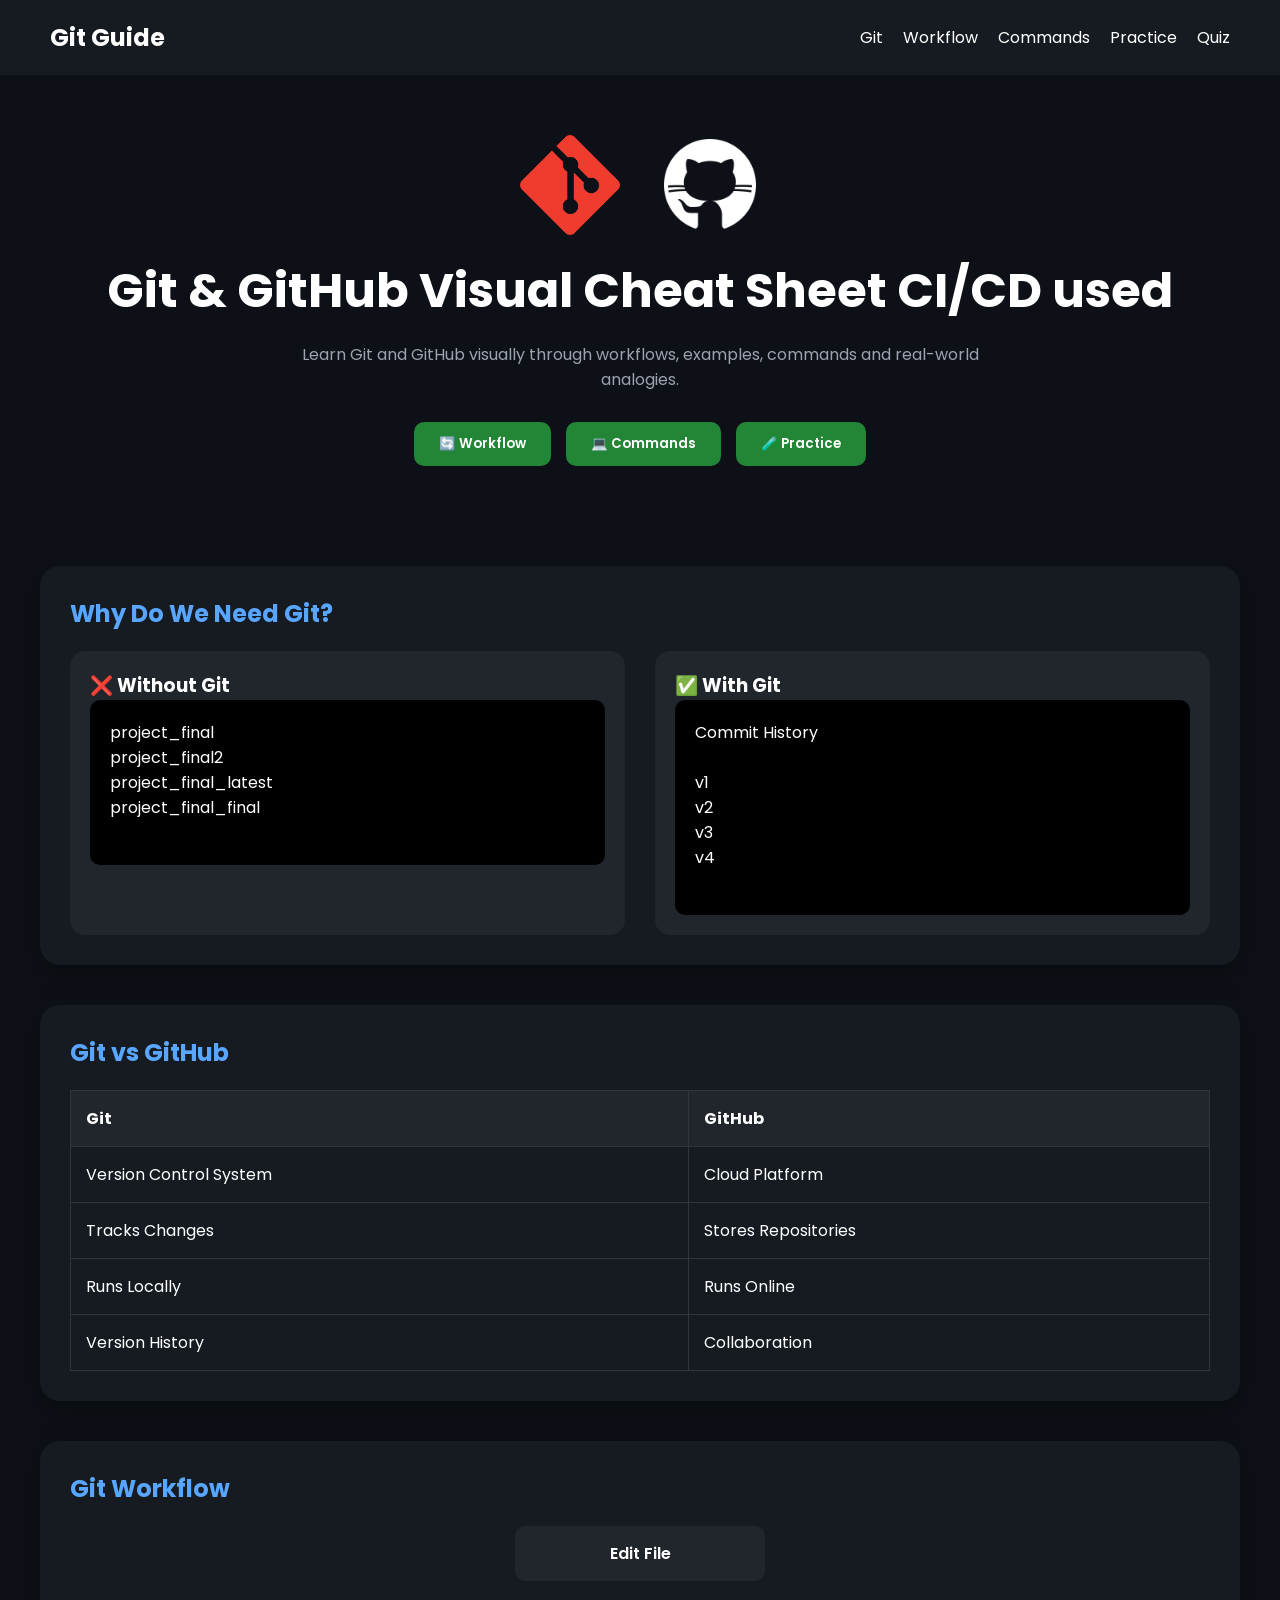
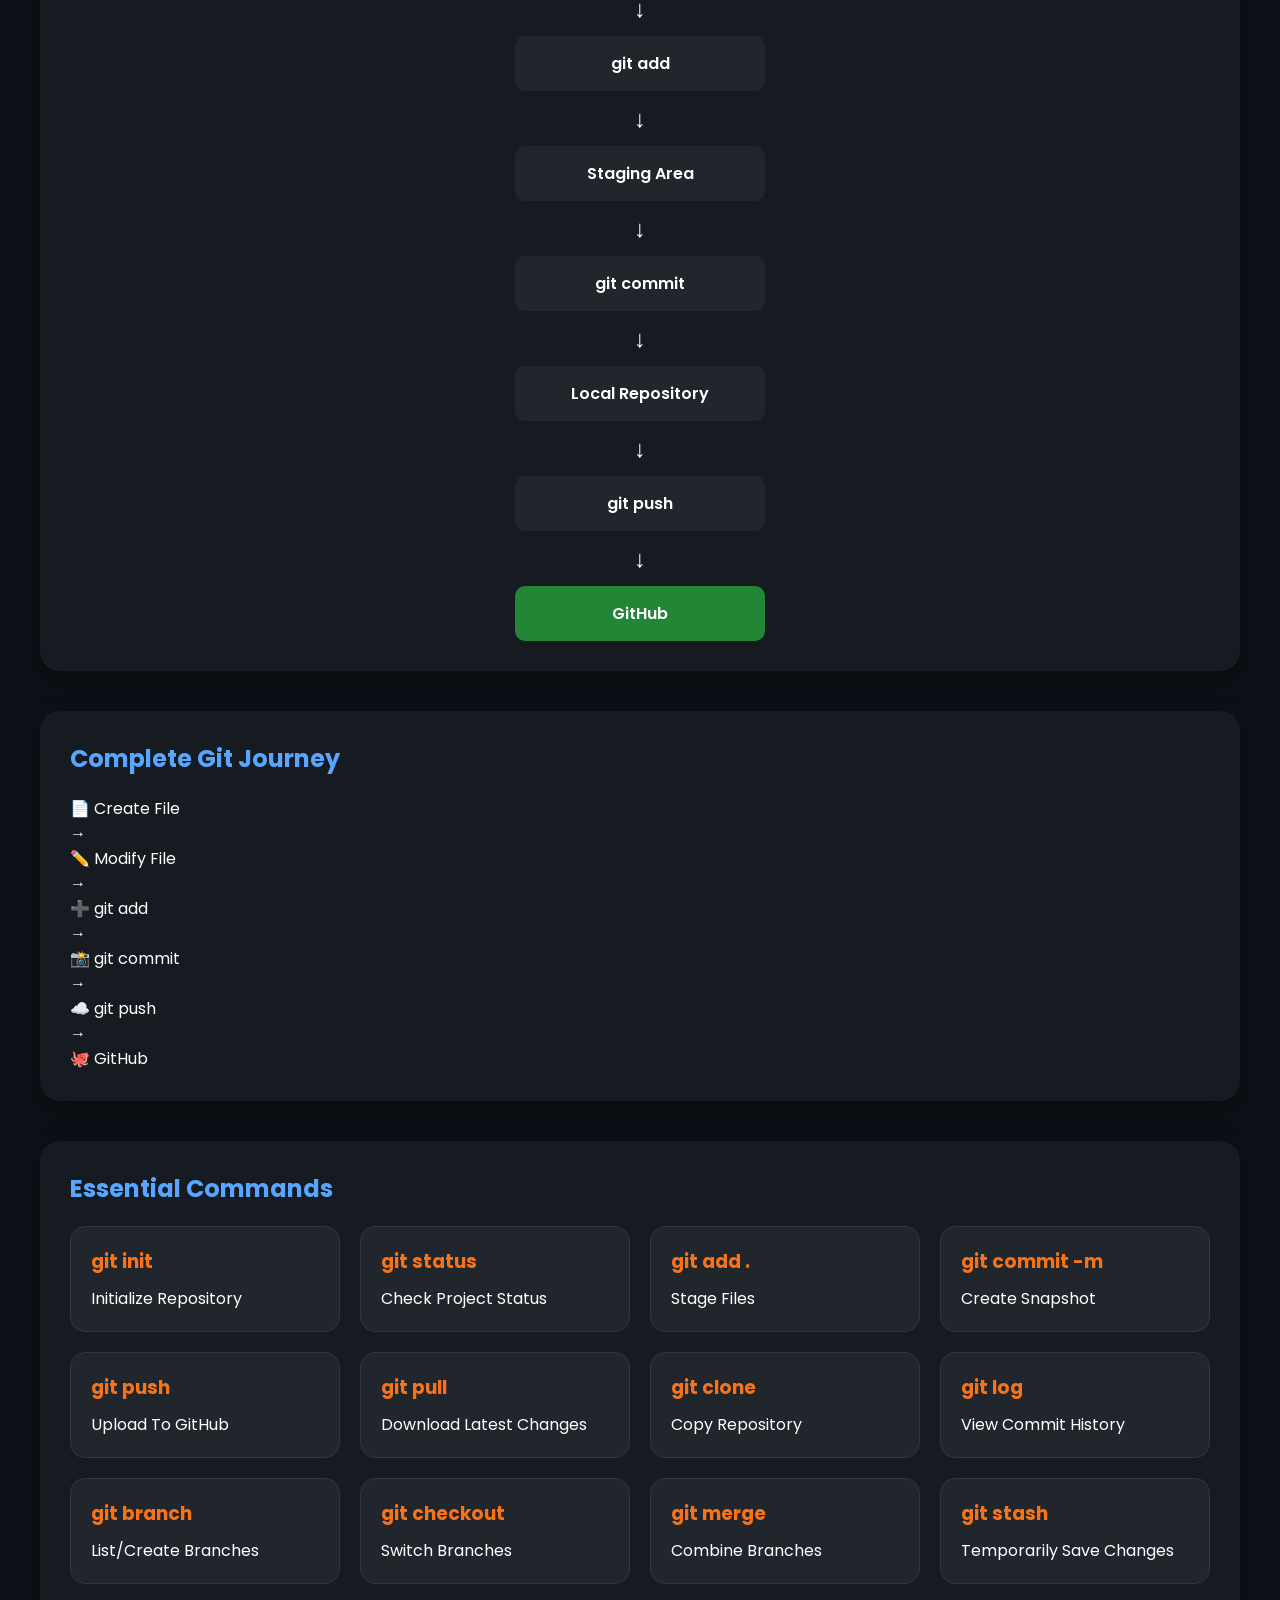
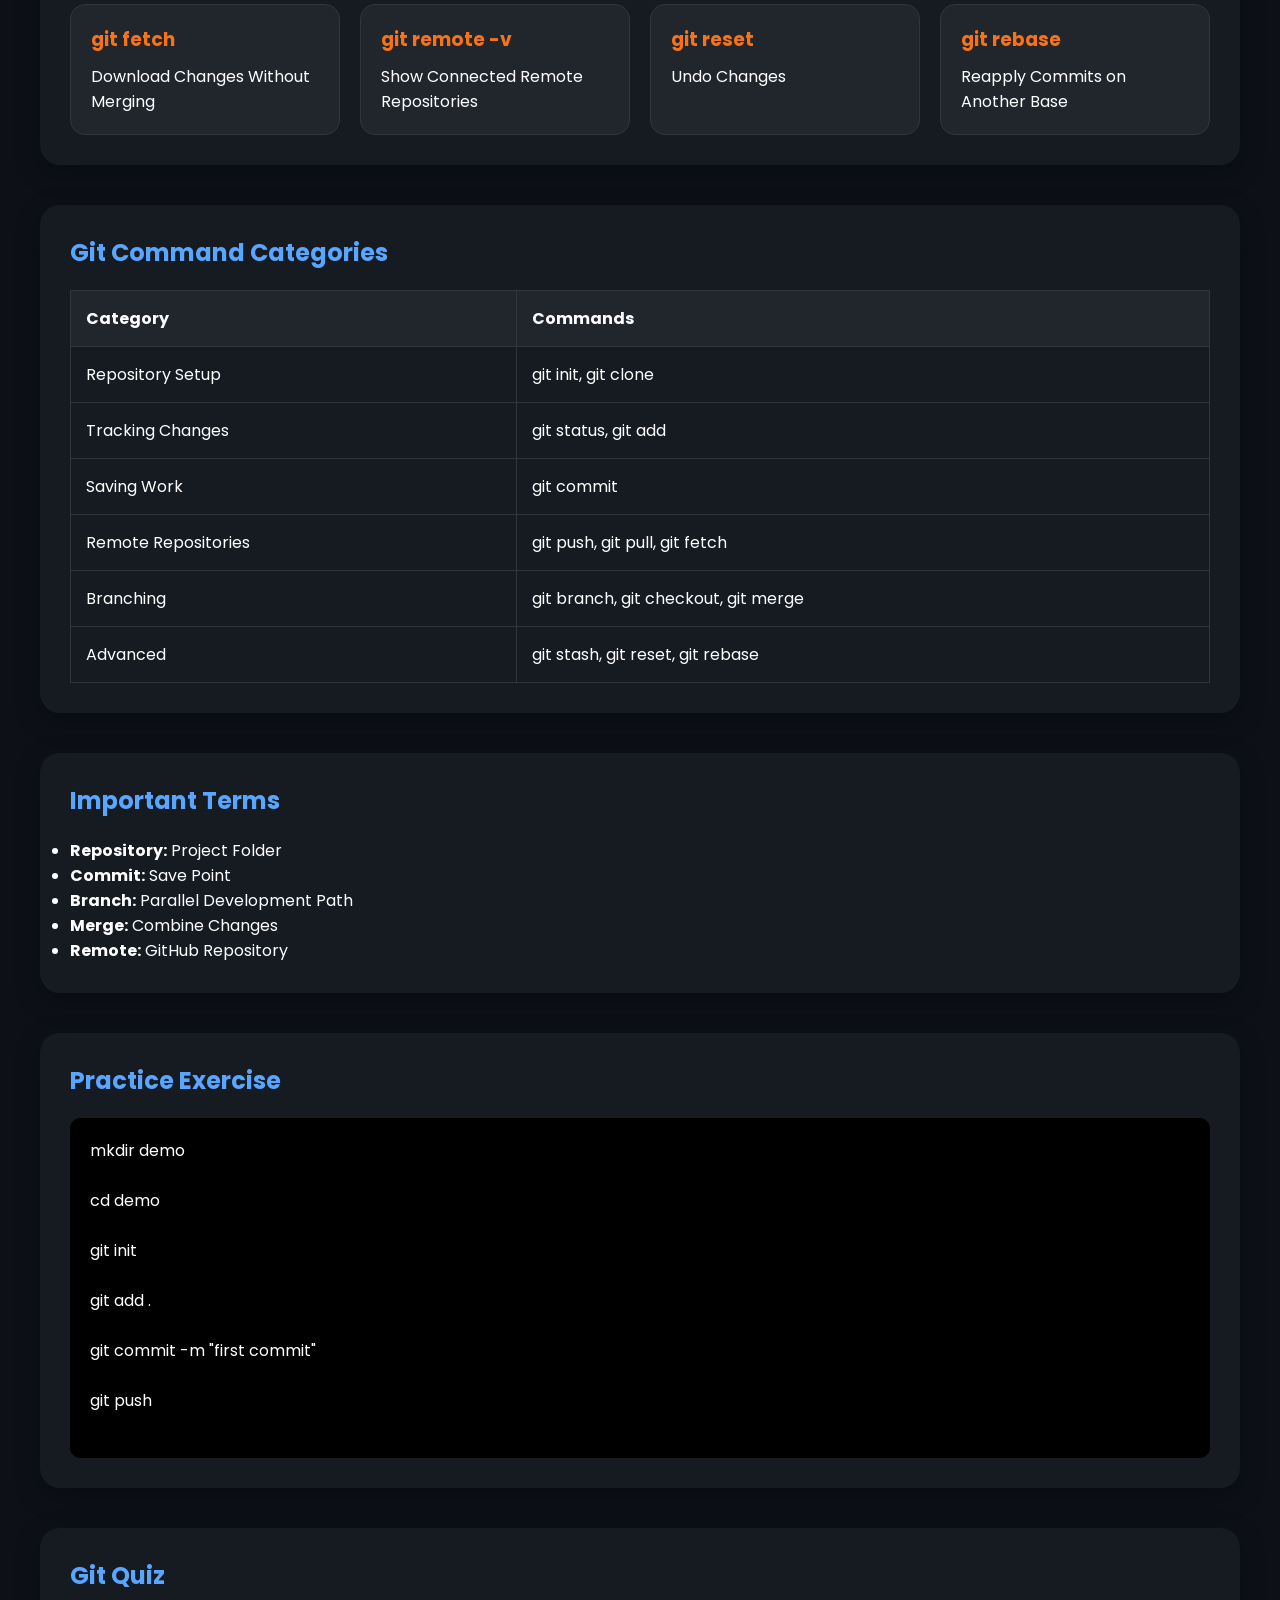
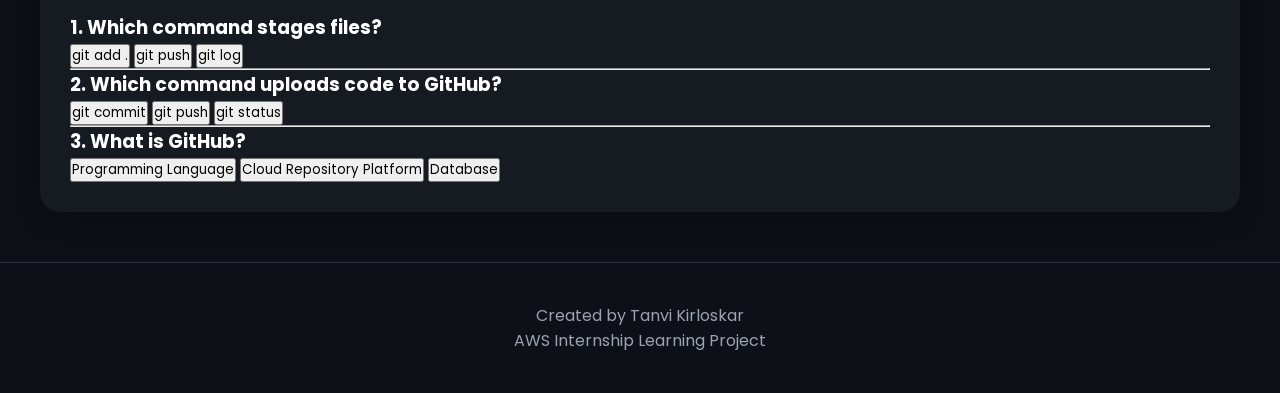
==== commit 08e63127: "Checking CICD working" ====
--- a/index.html
+++ b/index.html
@@ -33,7 +33,7 @@
             <img src="images/github-logo.png" alt="GitHub">
         </div>
 
-        <h1>🚀 Git & GitHub Visual Cheat Sheet CI/CD used</h1>
+        <h1>Git & GitHub Visual Cheat Sheet CI/CD used</h1>
 
         <p>
             Learn Git and GitHub visually through workflows,
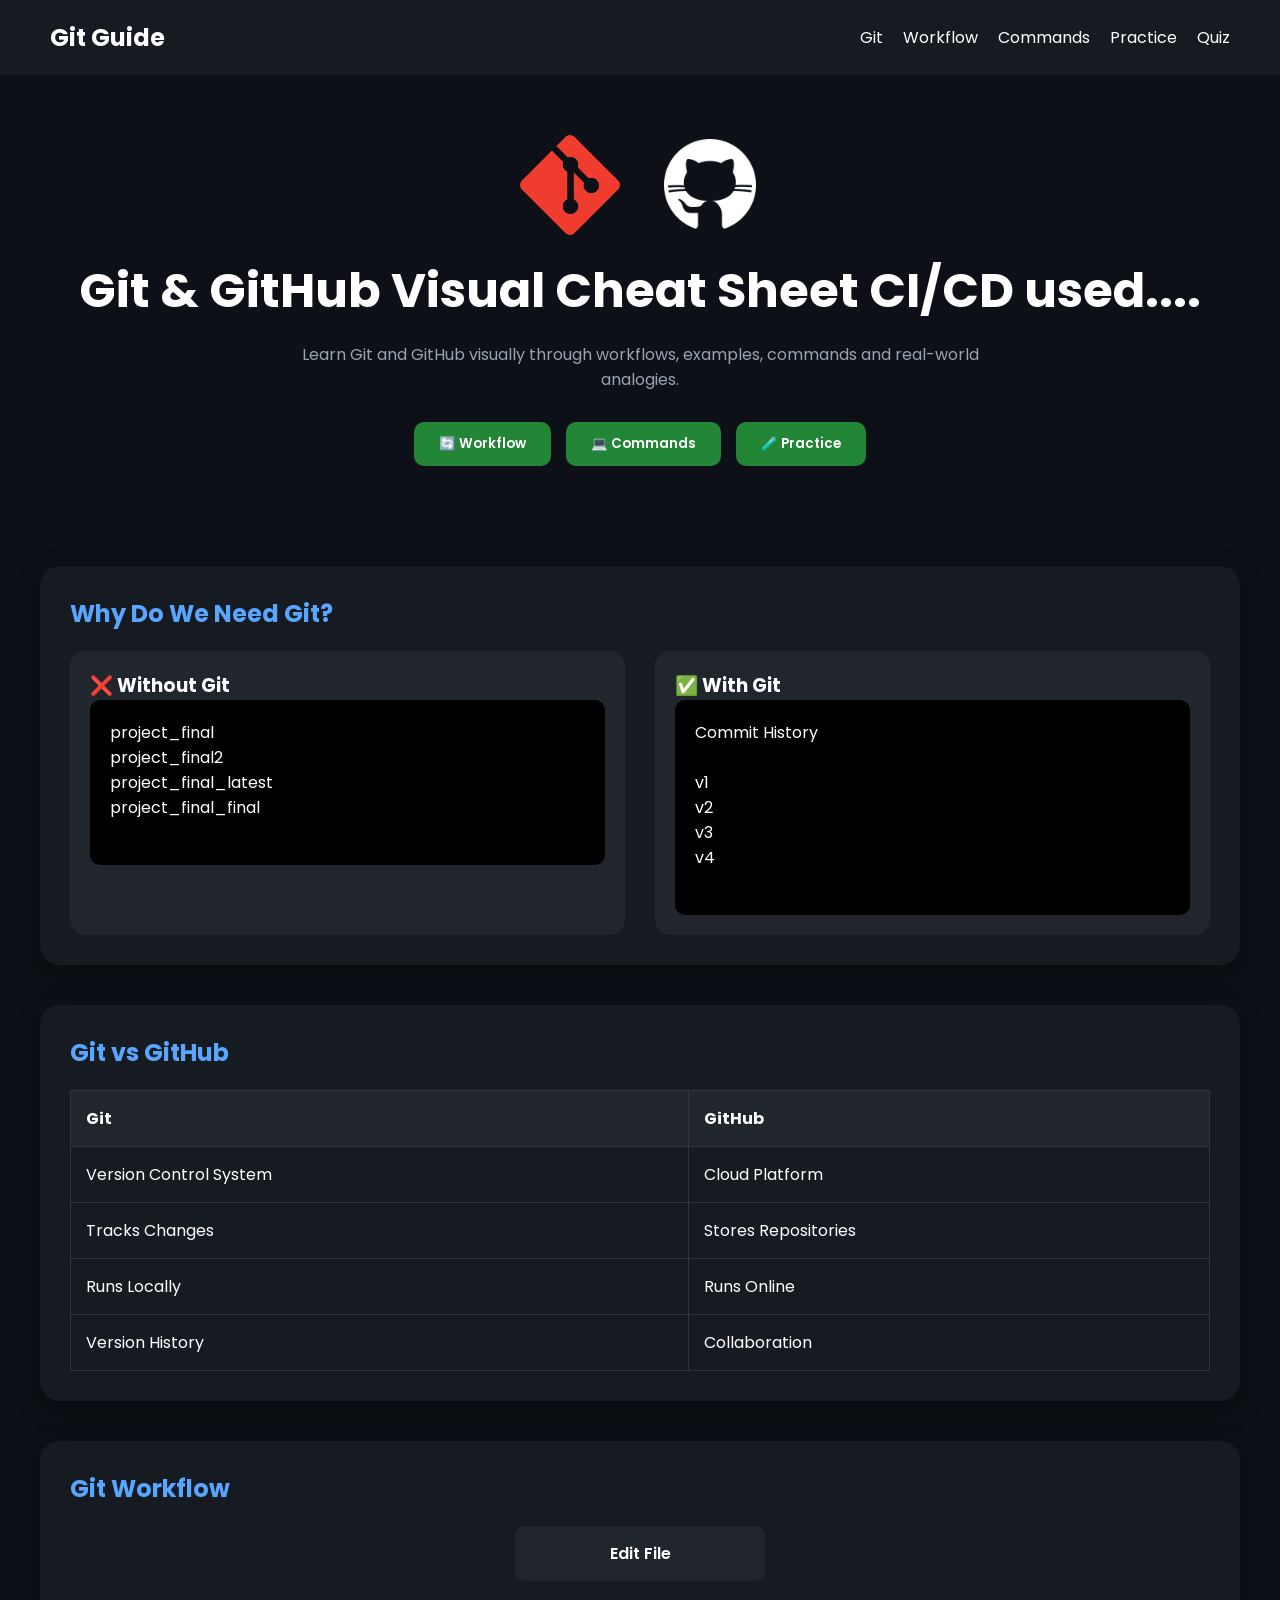
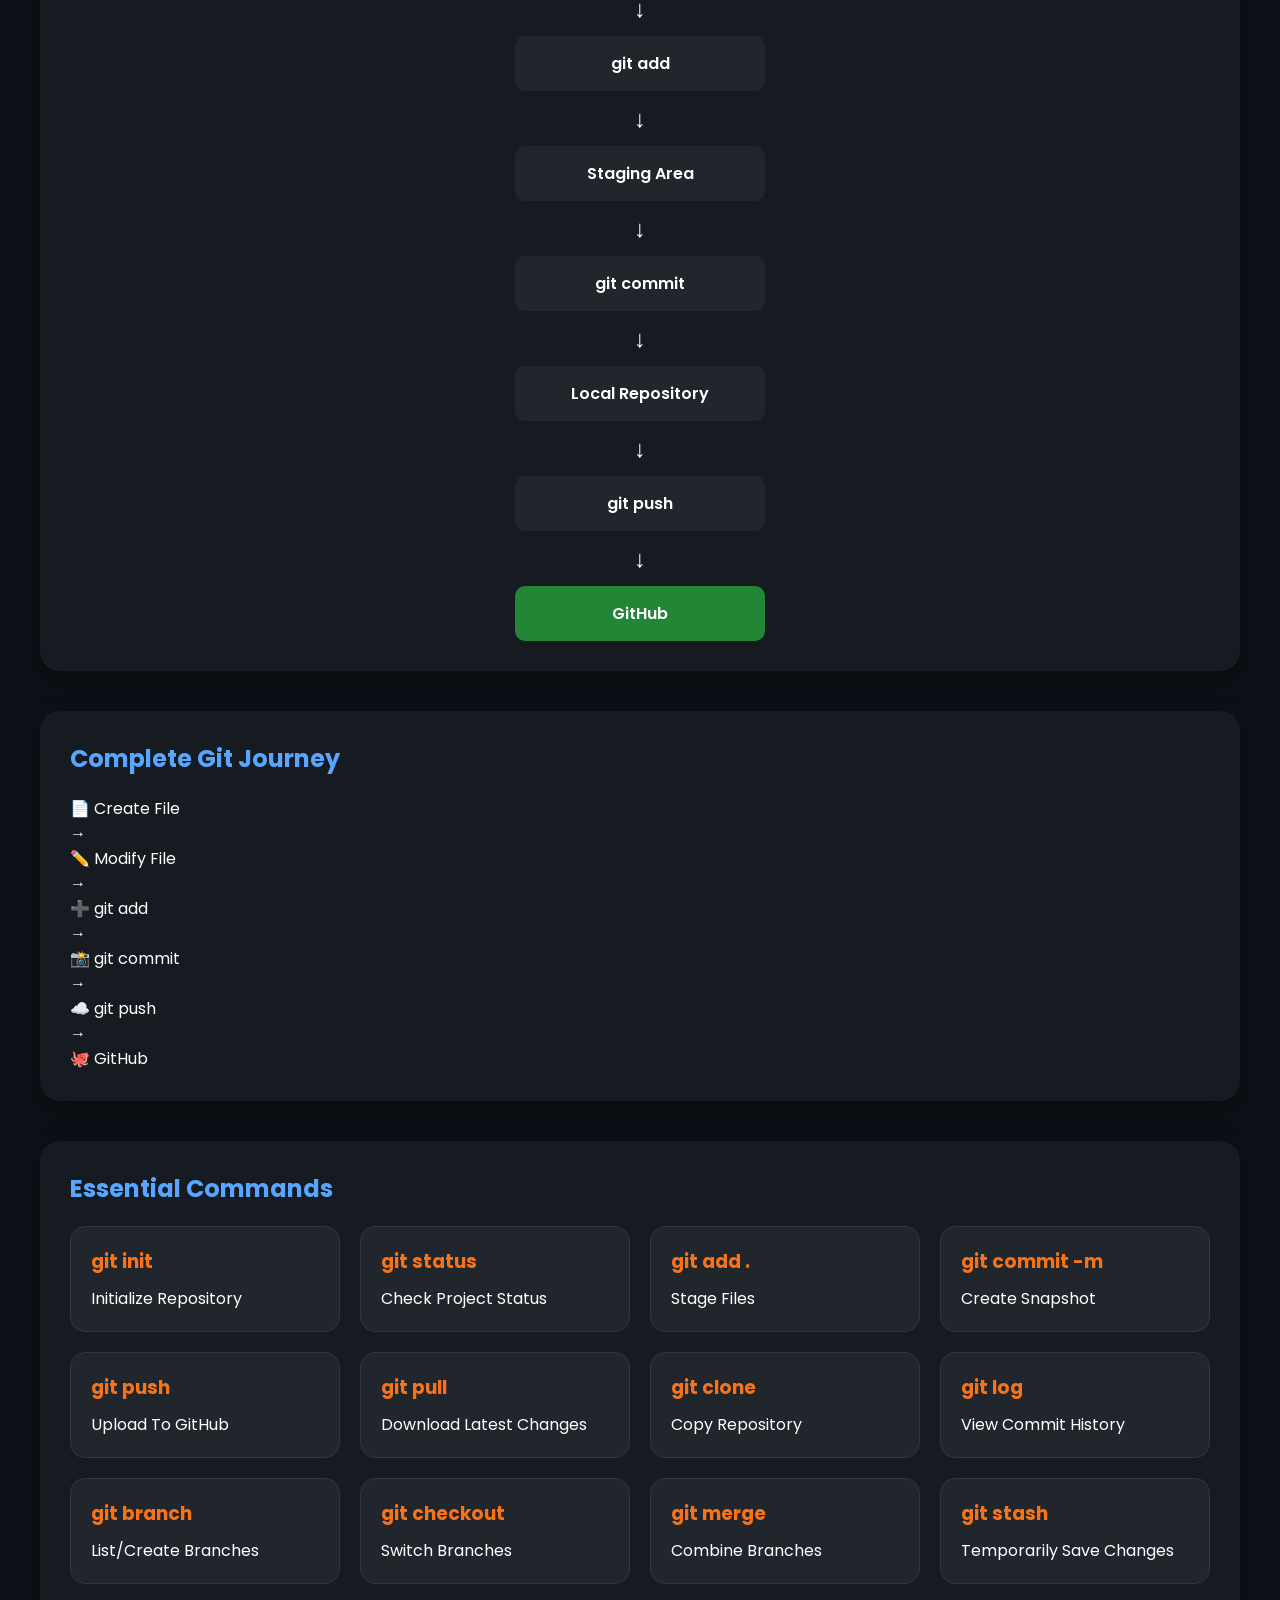
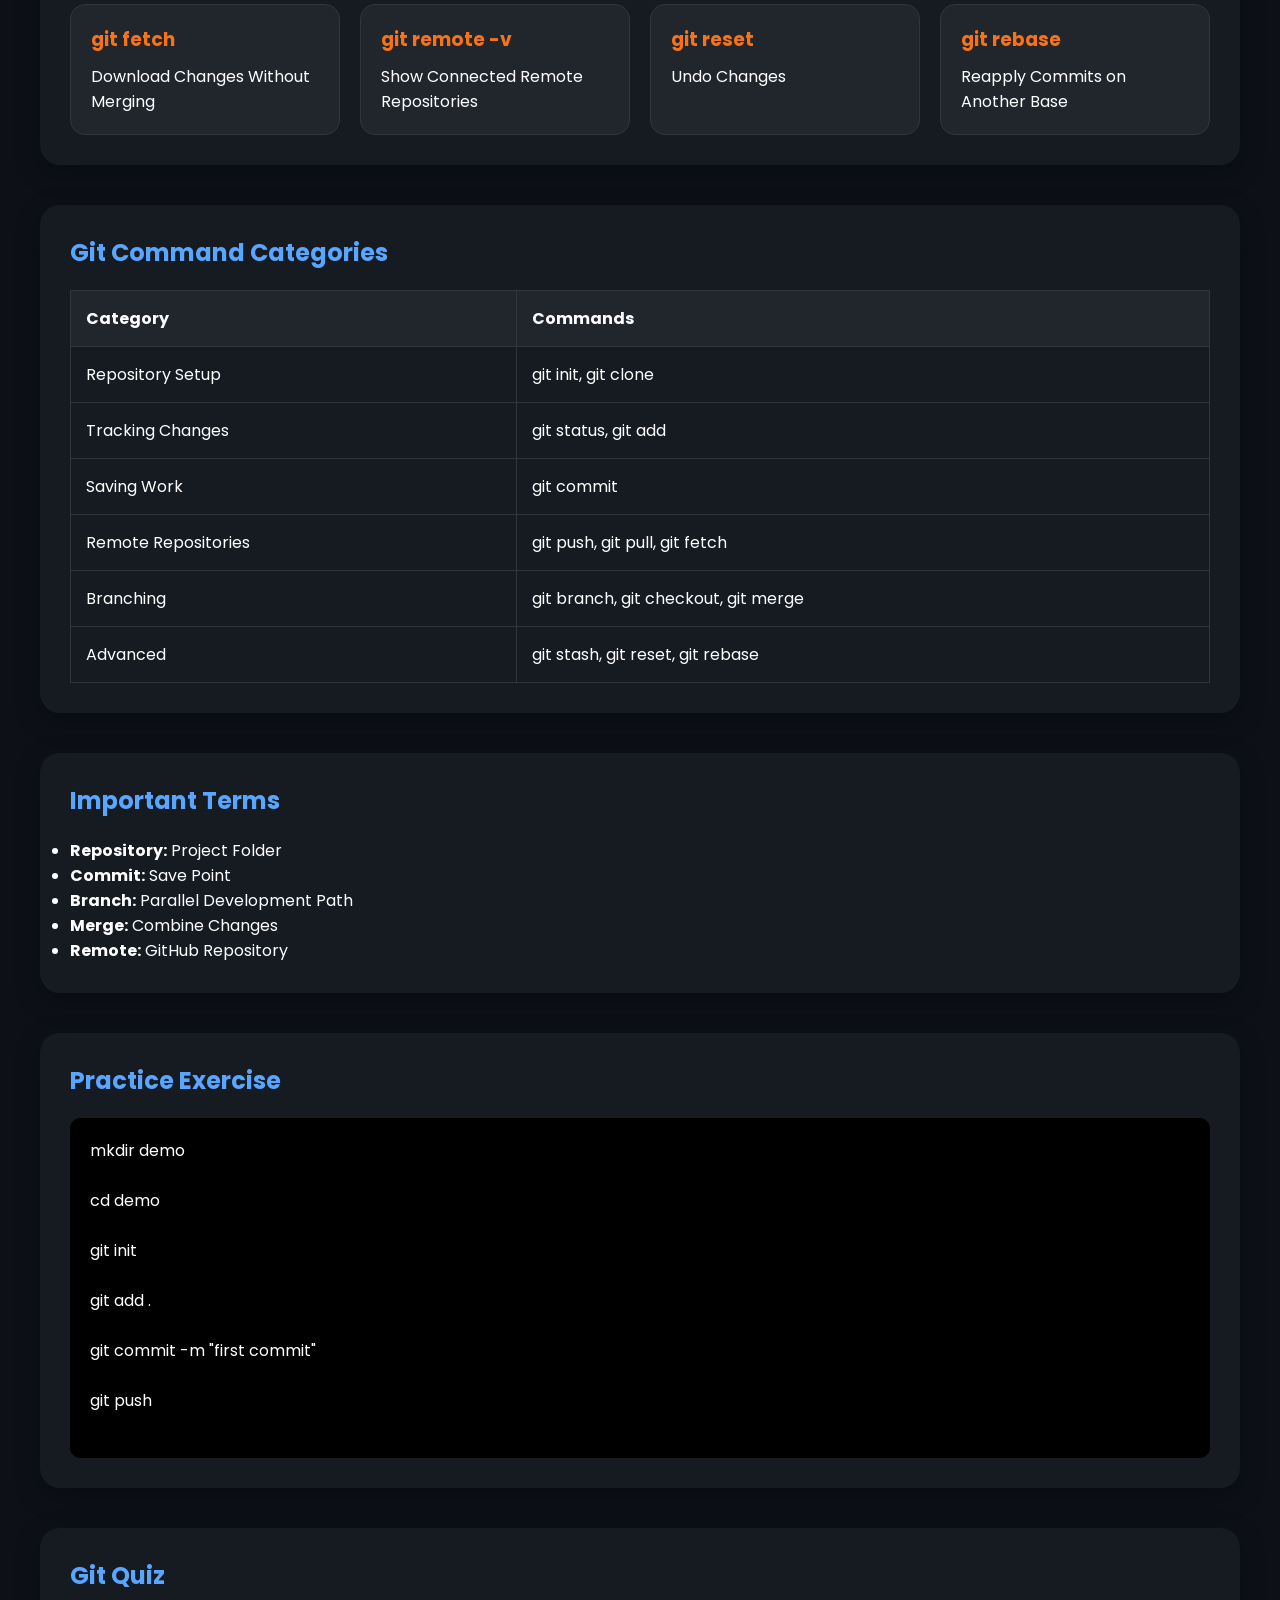
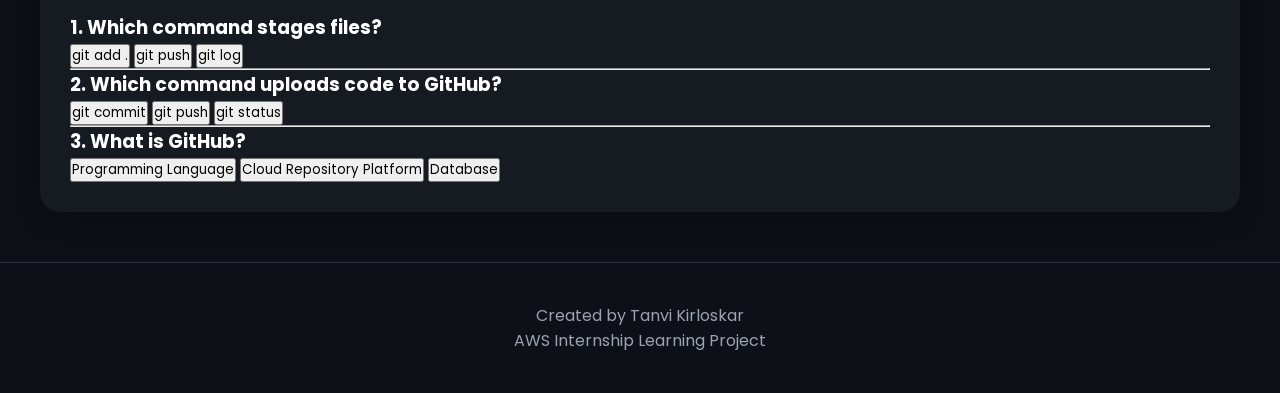
==== commit e9dbca7c: "Test 3" ====
--- a/index.html
+++ b/index.html
@@ -33,7 +33,7 @@
             <img src="images/github-logo.png" alt="GitHub">
         </div>
 
-        <h1>Git & GitHub Visual Cheat Sheet CI/CD used</h1>
+        <h1>Git & GitHub Visual Cheat Sheet CI/CD used....</h1>
 
         <p>
             Learn Git and GitHub visually through workflows,
